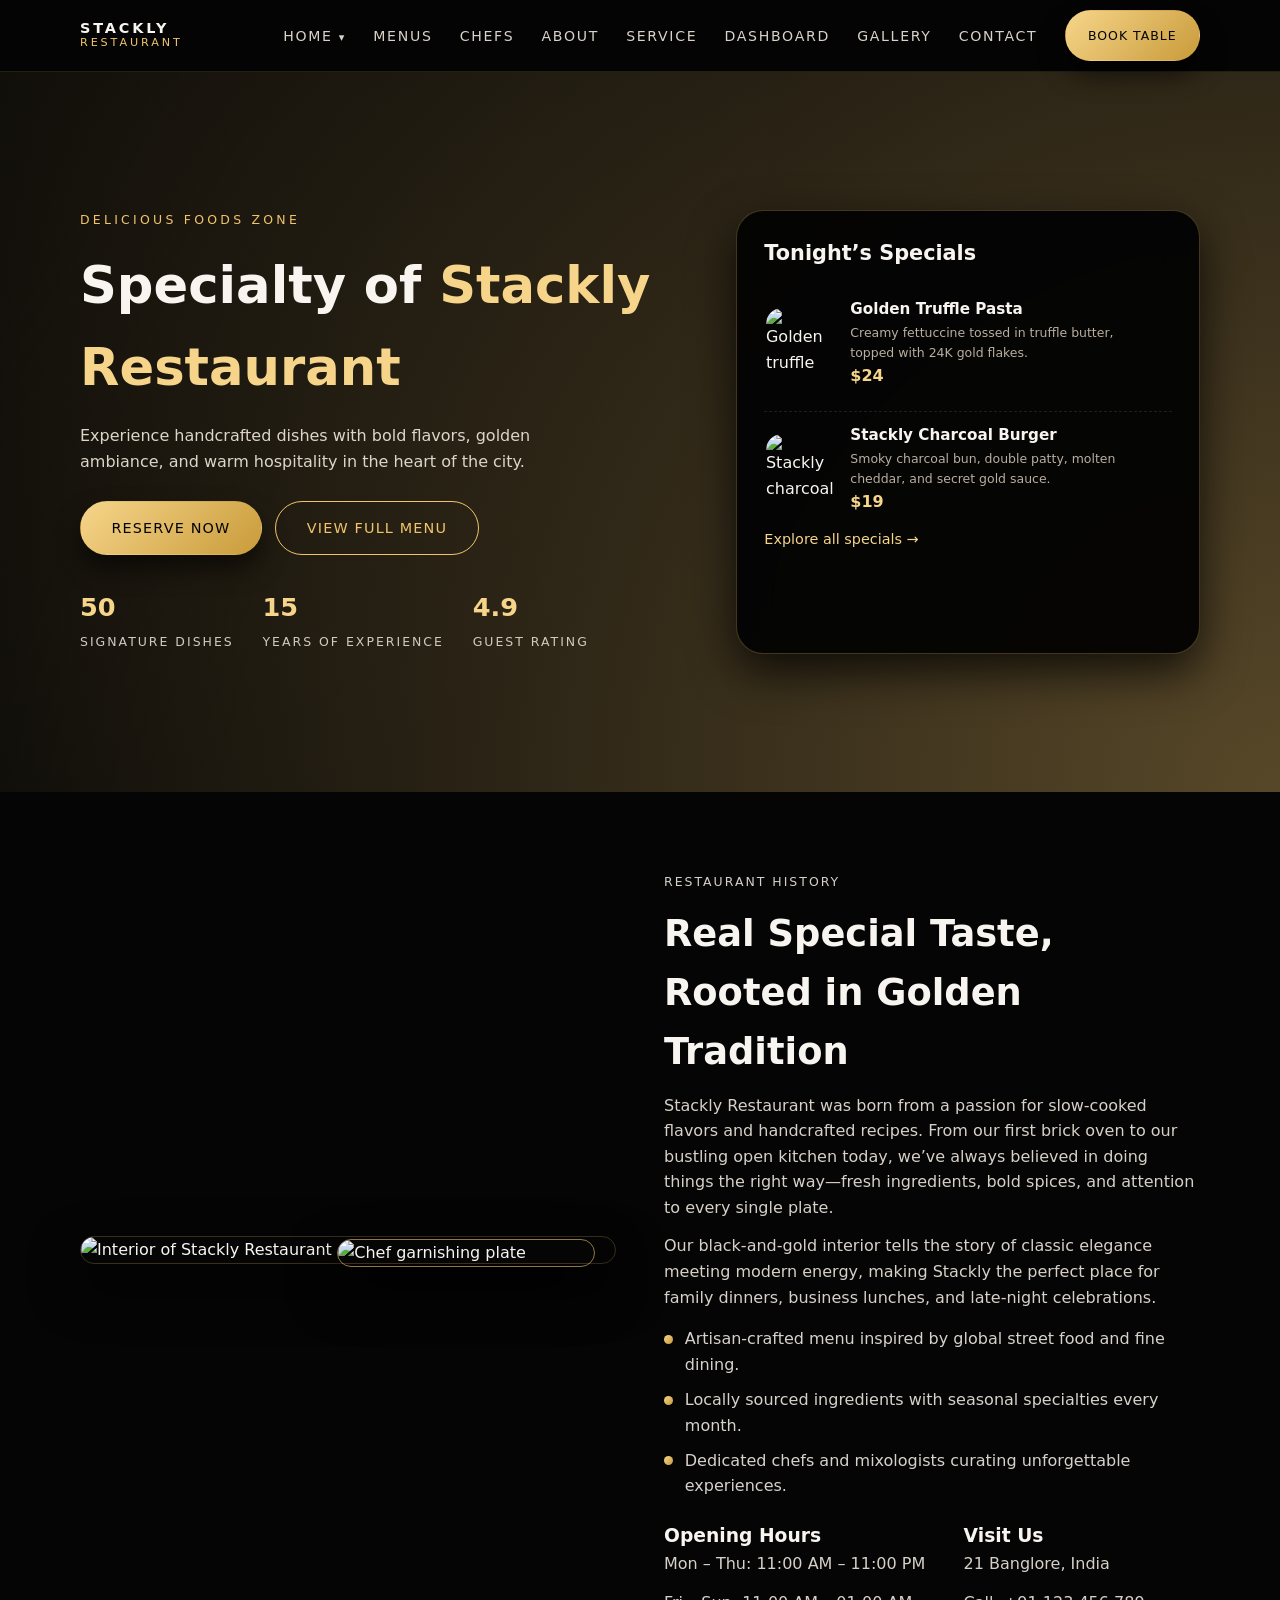
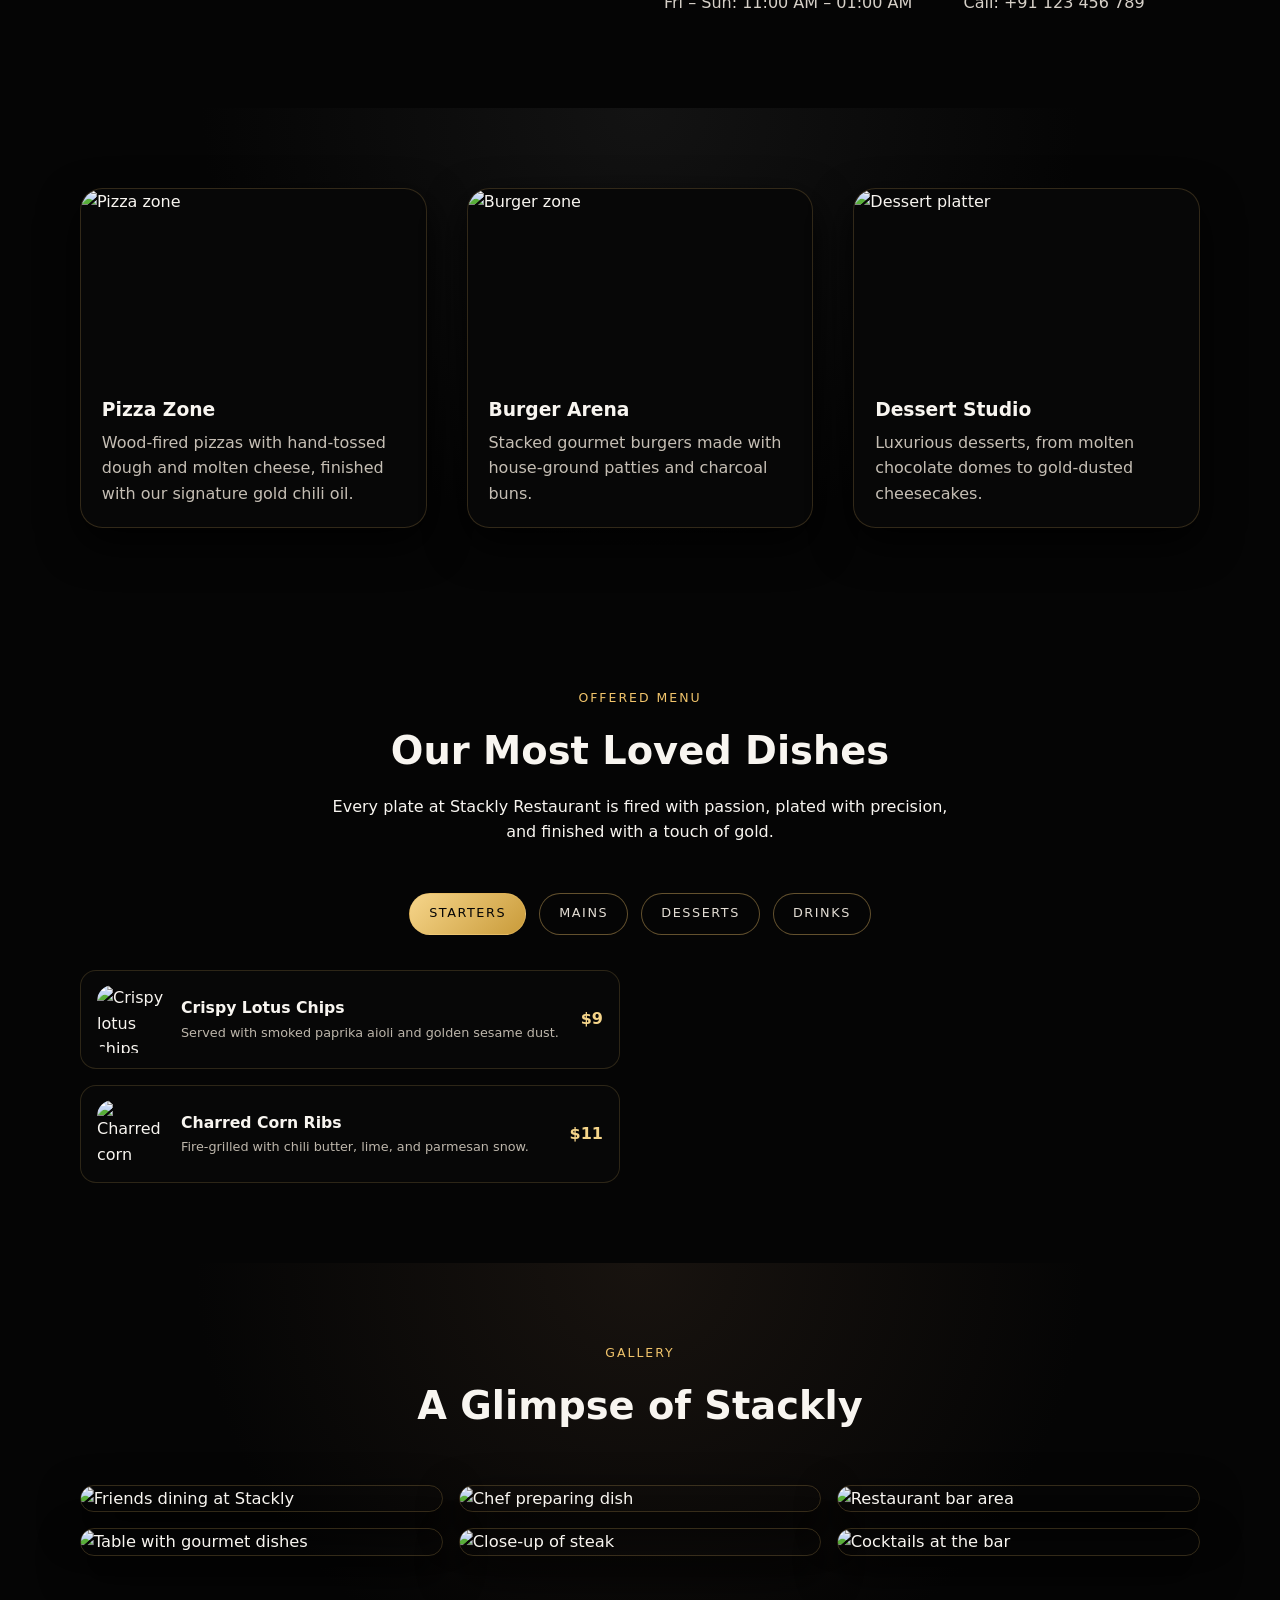
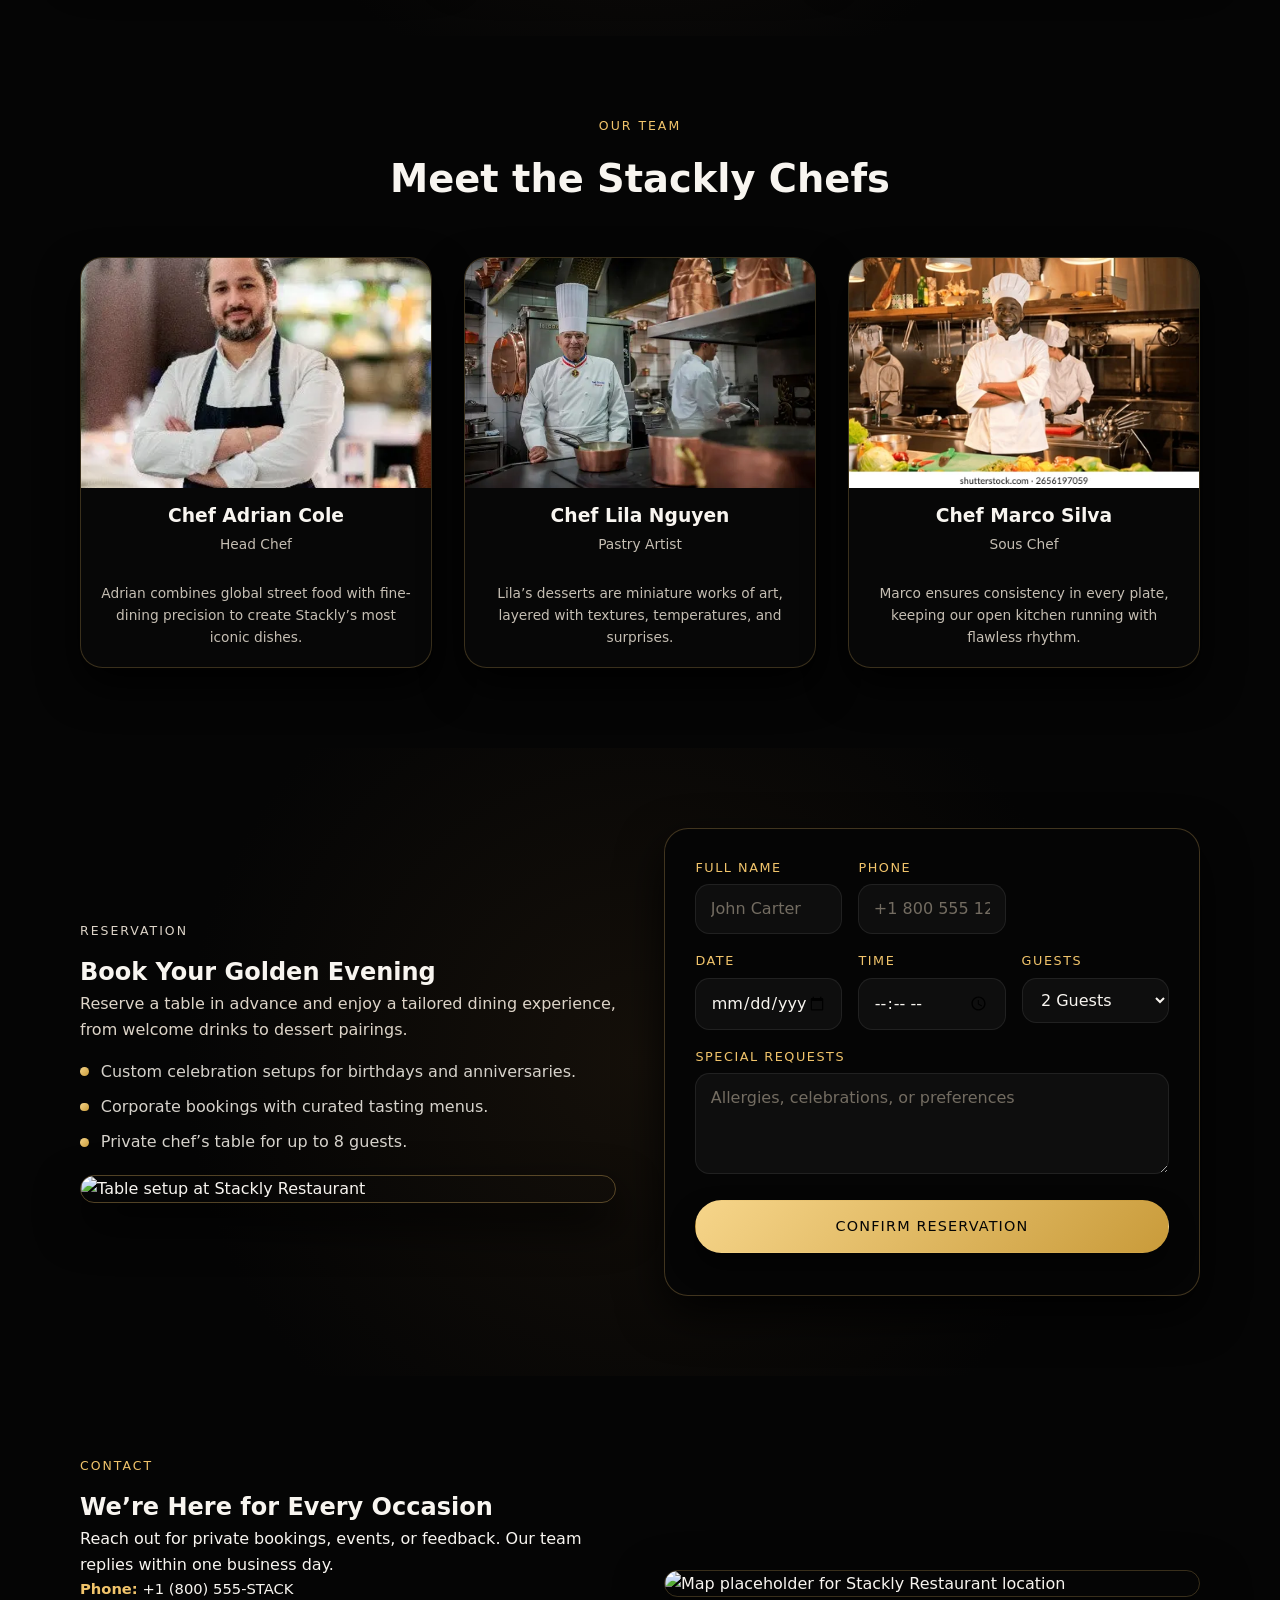
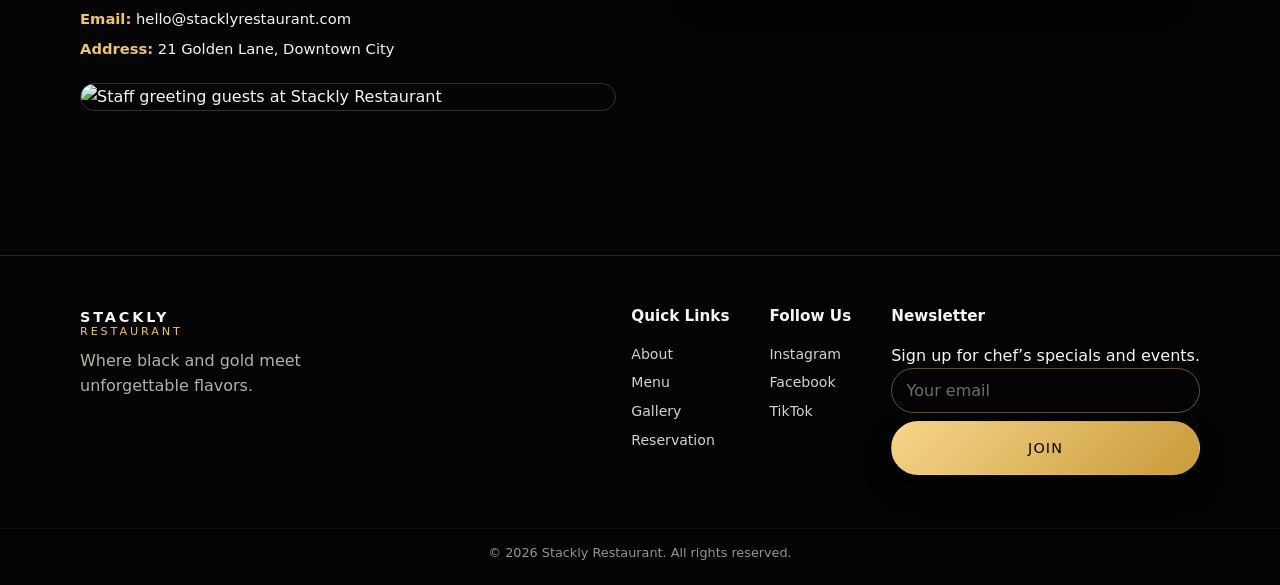
==== index.html @ dd2e87f4 "first commit" ====
<!DOCTYPE html>
<html lang="en">
<head>
  <meta charset="UTF-8" />
  <meta name="viewport" content="width=device-width, initial-scale=1.0" />
  <title>Stackly Restaurant | Home 1</title>
  <link rel="stylesheet" href="css/reset.css" />
  <link rel="stylesheet" href="css/global.css" />
  <link rel="stylesheet" href="css/home1.css" />
  <link rel="stylesheet" href="css/animations.css" />
  <link rel="stylesheet" href="css/responsive.css" />
</head>
<body>
  <header class="sr-header">
    <div class="sr-container sr-header-inner">
      <a href="index.html" class="sr-logo">
        <span class="sr-logo-main">Stackly</span>
        <span class="sr-logo-sub">Restaurant</span>
      </a>

      <button class="sr-nav-toggle" aria-label="Toggle navigation">
        <span></span>
        <span></span>
        <span></span>
      </button>

      <nav class="sr-nav">
        <ul class="sr-nav-list">
          <li class="sr-nav-item sr-nav-dropdown">
            <button class="sr-nav-link sr-dropdown-toggle">
              Home
              <span class="sr-dropdown-icon">▾</span>
            </button>
            <ul class="sr-dropdown-menu">
              <li><a href="index.html" class="sr-dropdown-link">Home 1 – Classic</a></li>
              <li><a href="home2.html" class="sr-dropdown-link">Home 2 – Modern</a></li>
            </ul>
          </li>
          <li class="sr-nav-item"><a href="menus.html" class="sr-nav-link">Menus</a></li>
          <li class="sr-nav-item"><a href="chefs.html" class="sr-nav-link">Chefs</a></li>
          <li class="sr-nav-item"><a href="about.html" class="sr-nav-link">About</a></li>
          <li class="sr-nav-item"><a href="service.html" class="sr-nav-link">Service</a></li>
          <li class="sr-nav-item"><a href="dashboard.html" class="sr-nav-link">Dashboard</a></li>
          <li class="sr-nav-item"><a href="gallery.html" class="sr-nav-link">Gallery</a></li>
          <li class="sr-nav-item"><a href="contact.html" class="sr-nav-link">Contact</a></li>
          <li class="sr-nav-item"><a href="table.html" class="sr-button sr-button-gold sr-nav-cta">Book Table</a></li>
        </ul>
      </nav>
    </div>
  </header>

  <main>
    <section class="sr-hero sr-section" id="top">
      <div class="sr-hero-overlay"></div>
      <img src="https://images.pexels.com/photos/70497/pexels-photo-70497.jpeg" alt="Signature burger at Stackly Restaurant" class="sr-hero-bg" />
      <div class="sr-container sr-hero-content sr-fade-up">
        <div class="sr-hero-text">
          <p class="sr-tagline">Delicious Foods Zone</p>
          <h1>Specialty of <span>Stackly Restaurant</span></h1>
          <p class="sr-hero-subtitle">
            Experience handcrafted dishes with bold flavors, golden ambiance, and warm hospitality in the heart of the city.
          </p>
          <div class="sr-hero-actions">
            <a href="table.html" class="sr-button sr-button-gold">Reserve Now</a>
            <a href="menus.html" class="sr-button sr-button-outline">View Full Menu</a>
          </div>

          <div class="sr-hero-stats">
            <div class="sr-stat">
              <span class="sr-stat-number" data-target="50">0</span>
              <span class="sr-stat-label">Signature Dishes</span>
            </div>
            <div class="sr-stat">
              <span class="sr-stat-number" data-target="15">0</span>
              <span class="sr-stat-label">Years of Experience</span>
            </div>
            <div class="sr-stat">
              <span class="sr-stat-number" data-target="4.9">0</span>
              <span class="sr-stat-label">Guest Rating</span>
            </div>
          </div>
        </div>

        <div class="sr-hero-card sr-float-in">
          <h2>Tonight’s Specials</h2>
          <div class="sr-hero-special">
            <img src="https://images.pexels.com/photos/4109130/pexels-photo-4109130.jpeg" alt="Golden truffle pasta" />
            <div class="sr-hero-special-body">
              <h3>Golden Truffle Pasta</h3>
              <p>Creamy fettuccine tossed in truffle butter, topped with 24K gold flakes.</p>
              <span class="sr-price">$24</span>
            </div>
          </div>
          <div class="sr-hero-special">
            <img src="https://images.pexels.com/photos/1639562/pexels-photo-1639562.jpeg" alt="Stackly charcoal burger" />
            <div class="sr-hero-special-body">
              <h3>Stackly Charcoal Burger</h3>
              <p>Smoky charcoal bun, double patty, molten cheddar, and secret gold sauce.</p>
              <span class="sr-price">$19</span>
            </div>
          </div>
          <a class="sr-link" href="#menu">Explore all specials →</a>
        </div>
      </div>
    </section>

    <section class="sr-section sr-about" id="about">
      <div class="sr-container sr-grid-2">
        <div class="sr-about-media sr-fade-left">
          <img src="https://images.pexels.com/photos/958545/pexels-photo-958545.jpeg" alt="Interior of Stackly Restaurant" class="sr-image-main" />
          <img src="https://images.pexels.com/photos/262978/pexels-photo-262978.jpeg" alt="Chef garnishing plate" class="sr-image-floating" />
        </div>

        <div class="sr-about-text sr-fade-right">
          <p class="sr-section-label">Restaurant History</p>
          <h2>Real Special Taste, Rooted in Golden Tradition</h2>
          <p>
            Stackly Restaurant was born from a passion for slow-cooked flavors and handcrafted recipes. From our first
            brick oven to our bustling open kitchen today, we’ve always believed in doing things the right way—fresh
            ingredients, bold spices, and attention to every single plate.
          </p>
          <p>
            Our black-and-gold interior tells the story of classic elegance meeting modern energy, making Stackly the
            perfect place for family dinners, business lunches, and late-night celebrations.
          </p>
          <ul class="sr-list">
            <li>Artisan-crafted menu inspired by global street food and fine dining.</li>
            <li>Locally sourced ingredients with seasonal specialties every month.</li>
            <li>Dedicated chefs and mixologists curating unforgettable experiences.</li>
          </ul>
          <div class="sr-about-info">
            <div>
              <h3>Opening Hours</h3>
              <p>Mon – Thu: 11:00 AM – 11:00 PM</p>
              <p>Fri – Sun: 11:00 AM – 01:00 AM</p>
            </div>
            <div>
              <h3>Visit Us</h3>
              <p>21 Banglore, India </p>
              <p>Call: +91 123 456 789</p>
            </div>
          </div>
        </div>
      </div>
    </section>

    <section class="sr-section sr-signature">
      <div class="sr-container sr-grid-3 sr-fade-up">
        <div class="sr-signature-block">
          <img src="https://images.pexels.com/photos/4109083/pexels-photo-4109083.jpeg" alt="Pizza zone" />
          <h3>Pizza Zone</h3>
          <p>Wood-fired pizzas with hand-tossed dough and molten cheese, finished with our signature gold chili oil.</p>
        </div>
        <div class="sr-signature-block">
          <img src="https://images.pexels.com/photos/1893555/pexels-photo-1893555.jpeg" alt="Burger zone" />
          <h3>Burger Arena</h3>
          <p>Stacked gourmet burgers made with house-ground patties and charcoal buns.</p>
        </div>
        <div class="sr-signature-block">
          <img src="https://images.pexels.com/photos/5531525/pexels-photo-5531525.jpeg" alt="Dessert platter" />
          <h3>Dessert Studio</h3>
          <p>Luxurious desserts, from molten chocolate domes to gold-dusted cheesecakes.</p>
        </div>
      </div>
    </section>

    <section class="sr-section sr-menu" id="menu">
      <div class="sr-container">
        <div class="sr-section-heading sr-fade-up">
          <p class="sr-section-label">Offered Menu</p>
          <h2>Our Most Loved Dishes</h2>
          <p>Every plate at Stackly Restaurant is fired with passion, plated with precision, and finished with a touch of gold.</p>
        </div>

        <div class="sr-menu-tabs sr-fade-up">
          <button class="sr-menu-tab sr-menu-tab-active" data-menu="starters">Starters</button>
          <button class="sr-menu-tab" data-menu="mains">Mains</button>
          <button class="sr-menu-tab" data-menu="desserts">Desserts</button>
          <button class="sr-menu-tab" data-menu="drinks">Drinks</button>
        </div>

        <div class="sr-menu-grid">
          <div class="sr-menu-column sr-menu-panel sr-menu-panel-active" data-menu-panel="starters">
            <article class="sr-menu-item sr-fade-left">
              <img src="https://images.pexels.com/photos/1437267/pexels-photo-1437267.jpeg" alt="Crispy lotus chips" />
              <div>
                <h3>Crispy Lotus Chips</h3>
                <p>Served with smoked paprika aioli and golden sesame dust.</p>
              </div>
              <span class="sr-price">$9</span>
            </article>
            <article class="sr-menu-item sr-fade-left">
              <img src="https://images.pexels.com/photos/5949890/pexels-photo-5949890.jpeg" alt="Charred corn ribs" />
              <div>
                <h3>Charred Corn Ribs</h3>
                <p>Fire-grilled with chili butter, lime, and parmesan snow.</p>
              </div>
              <span class="sr-price">$11</span>
            </article>
          </div>

          <div class="sr-menu-column sr-menu-panel" data-menu-panel="mains">
            <article class="sr-menu-item">
              <img src="https://images.pexels.com/photos/1128678/pexels-photo-1128678.jpeg" alt="Gold glazed steak" />
              <div>
                <h3>Gold Glazed Steak</h3>
                <p>Prime cut steak with black garlic jus and potato pave.</p>
              </div>
              <span class="sr-price">$32</span>
            </article>
            <article class="sr-menu-item">
              <img src="https://images.pexels.com/photos/3298188/pexels-photo-3298188.jpeg" alt="Smoked salmon risotto" />
              <div>
                <h3>Smoked Salmon Risotto</h3>
                <p>Creamy Arborio rice with lemon, dill, and salmon flakes.</p>
              </div>
              <span class="sr-price">$26</span>
            </article>
          </div>

          <div class="sr-menu-column sr-menu-panel" data-menu-panel="desserts">
            <article class="sr-menu-item">
              <img src="https://images.pexels.com/photos/3026808/pexels-photo-3026808.jpeg" alt="Midnight chocolate dome" />
              <div>
                <h3>Midnight Chocolate Dome</h3>
                <p>Hot caramel is poured to melt the dome and reveal the surprise inside.</p>
              </div>
              <span class="sr-price">$14</span>
            </article>
            <article class="sr-menu-item">
              <img src="https://images.pexels.com/photos/291528/pexels-photo-291528.jpeg" alt="Citrus cloud cheesecake" />
              <div>
                <h3>Citrus Cloud Cheesecake</h3>
                <p>Velvety cheesecake with brûléed top and lemon curd.</p>
              </div>
              <span class="sr-price">$12</span>
            </article>
          </div>

          <div class="sr-menu-column sr-menu-panel" data-menu-panel="drinks">
            <article class="sr-menu-item">
              <img src="https://images.pexels.com/photos/5531526/pexels-photo-5531526.jpeg" alt="Golden espresso tonic" />
              <div>
                <h3>Golden Espresso Tonic</h3>
                <p>Rich espresso over tonic water with citrus and gold dust.</p>
              </div>
              <span class="sr-price">$8</span>
            </article>
            <article class="sr-menu-item">
              <img src="https://images.pexels.com/photos/209594/pexels-photo-209594.jpeg" alt="Smoked berry mojito" />
              <div>
                <h3>Smoked Berry Mojito</h3>
                <p>Berry-infused rum, mint, lime, and smoked cinnamon.</p>
              </div>
              <span class="sr-price">$10</span>
            </article>
          </div>
        </div>
      </div>
    </section>

    <section class="sr-section sr-gallery" id="gallery">
      <div class="sr-container">
        <div class="sr-section-heading sr-fade-up">
          <p class="sr-section-label">Gallery</p>
          <h2>A Glimpse of Stackly</h2>
        </div>
        <div class="sr-gallery-grid">
          <figure class="sr-gallery-item sr-zoom-in">
            <img src="https://images.pexels.com/photos/3184183/pexels-photo-3184183.jpeg" alt="Friends dining at Stackly" />
          </figure>
          <figure class="sr-gallery-item sr-zoom-in">
            <img src="https://images.pexels.com/photos/4552045/pexels-photo-4552045.jpeg" alt="Chef preparing dish" />
          </figure>
          <figure class="sr-gallery-item sr-zoom-in">
            <img src="https://images.pexels.com/photos/7525182/pexels-photo-7525182.jpeg" alt="Restaurant bar area" />
          </figure>
          <figure class="sr-gallery-item sr-zoom-in">
            <img src="https://images.pexels.com/photos/4109134/pexels-photo-4109134.jpeg" alt="Table with gourmet dishes" />
          </figure>
          <figure class="sr-gallery-item sr-zoom-in">
            <img src="https://images.pexels.com/photos/4099233/pexels-photo-4099233.jpeg" alt="Close-up of steak" />
          </figure>
          <figure class="sr-gallery-item sr-zoom-in">
            <img src="https://images.pexels.com/photos/6745742/pexels-photo-6745742.jpeg" alt="Cocktails at the bar" />
          </figure>
        </div>
      </div>
    </section>

    <section class="sr-section sr-chefs" id="chefs">
      <div class="sr-container">
        <div class="sr-section-heading sr-fade-up">
          <p class="sr-section-label">Our Team</p>
          <h2>Meet the Stackly Chefs</h2>
        </div>
        <div class="sr-chef-grid">
          <article class="sr-chef-card sr-fade-left">
            <img src="assets/chef1.webp" alt="Head chef portrait" />
            <h3>Chef Adrian Cole</h3>
            <p>Head Chef</p>
            <p class="sr-chef-bio">Adrian combines global street food with fine-dining precision to create Stackly’s most iconic dishes.</p>
          </article>
          <article class="sr-chef-card sr-fade-up">
            <img src="assets/chef2.webp" alt="Pastry chef portrait" />
            <h3>Chef Lila Nguyen</h3>
            <p>Pastry Artist</p>
            <p class="sr-chef-bio">Lila’s desserts are miniature works of art, layered with textures, temperatures, and surprises.</p>
          </article>
          <article class="sr-chef-card sr-fade-right">
            <img src="assets/chef3.webp" alt="Sous chef portrait" />
            <h3>Chef Marco Silva</h3>
            <p>Sous Chef</p>
            <p class="sr-chef-bio">Marco ensures consistency in every plate, keeping our open kitchen running with flawless rhythm.</p>
          </article>
        </div>
      </div>
    </section>

    <section class="sr-section sr-reservation" id="reservation">
      <div class="sr-container sr-grid-2">
        <div class="sr-reservation-info sr-fade-left">
          <p class="sr-section-label">Reservation</p>
          <h2>Book Your Golden Evening</h2>
          <p>Reserve a table in advance and enjoy a tailored dining experience, from welcome drinks to dessert pairings.</p>
          <ul class="sr-list">
            <li>Custom celebration setups for birthdays and anniversaries.</li>
            <li>Corporate bookings with curated tasting menus.</li>
            <li>Private chef’s table for up to 8 guests.</li>
          </ul>
          <img src="https://images.pexels.com/photos/7691532/pexels-photo-7691532.jpeg" alt="Table setup at Stackly Restaurant" class="sr-reservation-image" />
        </div>

        <div class="sr-reservation-form-wrapper sr-fade-right">
          <form class="sr-form" id="reservation-form">
            <div class="sr-form-row">
              <div class="sr-form-group">
                <label for="name">Full Name</label>
                <input type="text" id="name" name="name" placeholder="John Carter" required />
              </div>
              <div class="sr-form-group">
                <label for="phone">Phone</label>
                <input type="tel" id="phone" name="phone" placeholder="+1 800 555 1234" required />
              </div>
            </div>

            <div class="sr-form-row">
              <div class="sr-form-group">
                <label for="date">Date</label>
                <input type="date" id="date" name="date" required />
              </div>
              <div class="sr-form-group">
                <label for="time">Time</label>
                <input type="time" id="time" name="time" required />
              </div>
              <div class="sr-form-group">
                <label for="people">Guests</label>
                <select id="people" name="people">
                  <option>2 Guests</option>
                  <option>3 Guests</option>
                  <option>4 Guests</option>
                  <option>5 Guests</option>
                  <option>6+ Guests</option>
                </select>
              </div>
            </div>

            <div class="sr-form-group">
              <label for="message">Special Requests</label>
              <textarea id="message" name="message" rows="3" placeholder="Allergies, celebrations, or preferences"></textarea>
            </div>

            <button type="submit" class="sr-button sr-button-gold sr-button-full">Confirm Reservation</button>
            <p class="sr-form-success" id="reservation-success" aria-live="polite"></p>
          </form>
        </div>
      </div>
    </section>

    <section class="sr-section sr-contact" id="contact">
      <div class="sr-container sr-grid-2">
        <div class="sr-contact-details sr-fade-left">
          <p class="sr-section-label">Contact</p>
          <h2>We’re Here for Every Occasion</h2>
          <p>Reach out for private bookings, events, or feedback. Our team replies within one business day.</p>
          <ul class="sr-contact-list">
            <li><strong>Phone:</strong> +1 (800) 555‑STACK</li>
            <li><strong>Email:</strong> hello@stacklyrestaurant.com</li>
            <li><strong>Address:</strong> 21 Golden Lane, Downtown City</li>
          </ul>
          <img src="https://images.pexels.com/photos/3184306/pexels-photo-3184306.jpeg" alt="Staff greeting guests at Stackly Restaurant" class="sr-contact-image" />
        </div>

        <div class="sr-contact-map sr-fade-right">
          <img src="https://images.pexels.com/photos/2706379/pexels-photo-2706379.jpeg" alt="Map placeholder for Stackly Restaurant location" />
        </div>
      </div>
    </section>
  </main>

  <footer class="sr-footer">
    <div class="sr-container sr-footer-inner">
      <div class="sr-footer-brand">
        <a href="index.html" class="sr-logo">
          <span class="sr-logo-main">Stackly</span>
          <span class="sr-logo-sub">Restaurant</span>
        </a>
        <p>Where black and gold meet unforgettable flavors.</p>
      </div>
      <div class="sr-footer-columns">
        <div class="sr-footer-column">
          <h3>Quick Links</h3>
          <ul>
            <li><a href="#about">About</a></li>
            <li><a href="#menu">Menu</a></li>
            <li><a href="#gallery">Gallery</a></li>
            <li><a href="#reservation">Reservation</a></li>
          </ul>
        </div>
        <div class="sr-footer-column">
          <h3>Follow Us</h3>
          <ul>
            <li><a href="#">Instagram</a></li>
            <li><a href="#">Facebook</a></li>
            <li><a href="#">TikTok</a></li>
          </ul>
        </div>
        <div class="sr-footer-column">
          <h3>Newsletter</h3>
          <p>Sign up for chef’s specials and events.</p>
          <form class="sr-footer-form" id="newsletter-form">
            <input type="email" id="newsletter-email" placeholder="Your email" required />
            <button type="submit" class="sr-button sr-button-gold">Join</button>
            <p class="sr-form-success" id="newsletter-success" aria-live="polite"></p>
          </form>
        </div>
      </div>
    </div>
    <div class="sr-footer-bottom">
      <p>© <span id="current-year"></span> Stackly Restaurant. All rights reserved.</p>
    </div>
  </footer>

  <script src="js/main.js"></script>
</body>
</html>
---- css/global.css ----
:root{
  --header-height: 72px;
}

body {
  font-family: system-ui, -apple-system, BlinkMacSystemFont, "Segoe UI", sans-serif;
  background: #050505;
  color: #f8f5f0;
  line-height: 1.6;
  padding-top: var(--header-height);
}

.sr-container {
  width: min(1120px, 100% - 3rem);
  margin-inline: auto;
}

.sr-section {
  padding: 5rem 0;
}

.sr-section-label {
  text-transform: uppercase;
  letter-spacing: 0.16em;
  font-size: 0.78rem;
  color: #f1c46b;
  margin-bottom: 0.75rem;
}

.sr-section-heading {
  text-align: center;
  max-width: 640px;
  margin: 0 auto 3rem;
}

.sr-section-heading h2 {
  font-size: clamp(2rem, 3vw, 2.4rem);
  margin-bottom: 0.75rem;
}

h1,
h2,
h3 {
  font-weight: 600;
}

.sr-list {
  margin-top: 1rem;
}

.sr-list li {
  position: relative;
  padding-left: 1.3rem;
  margin-bottom: 0.6rem;
  color: #d6d2cb;
}

.sr-list li::before {
  content: "";
  position: absolute;
  left: 0;
  top: 0.55rem;
  width: 0.55rem;
  height: 0.55rem;
  border-radius: 999px;
  background: linear-gradient(135deg, #f6d58a, #c99b3a);
}

.sr-grid-2 {
  display: grid;
  grid-template-columns: repeat(2, minmax(0, 1fr));
  gap: 3rem;
  align-items: center;
}

.sr-grid-3 {
  display: grid;
  grid-template-columns: repeat(3, minmax(0, 1fr));
  gap: 2.5rem;
}

.sr-button {
  display: inline-flex;
  align-items: center;
  justify-content: center;
  gap: 0.5rem;
  padding: 0.9rem 1.9rem;
  border-radius: 999px;
  border: 1px solid transparent;
  font-size: 0.9rem;
  letter-spacing: 0.08em;
  text-transform: uppercase;
  cursor: pointer;
  transition: transform 0.25s ease, box-shadow 0.25s ease, background 0.25s ease,
    color 0.25s ease, border-color 0.25s ease;
}

.sr-button-gold {
  background: linear-gradient(135deg, #f6d58a, #c99b3a);
  color: #050505;
  box-shadow: 0 14px 25px rgba(0, 0, 0, 0.55);
}

.sr-button-gold:hover {
  transform: translateY(-2px);
  box-shadow: 0 18px 35px rgba(0, 0, 0, 0.7);
}

.sr-button-outline {
  border-color: #f1c46b;
  color: #f1c46b;
  background: transparent;
}

.sr-button-outline:hover {
  background: #f1c46b;
  color: #050505;
}

.sr-button-full {
  width: 100%;
}

.sr-link {
  display: inline-flex;
  align-items: center;
  gap: 0.25rem;
  font-size: 0.9rem;
  color: #f6d58a;
}

.sr-link:hover {
  text-decoration: underline;
}

.sr-header {
  position: fixed;
  top: 0;
  left: 0;
  right: 0;
  z-index: 9999;
  height: var(--header-height);
  background: rgba(5, 5, 5, 0.96);
  backdrop-filter: blur(14px);
  border-bottom: 1px solid rgba(241, 196, 107, 0.14);
}

.sr-header-inner {
  display: flex;
  align-items: center;
  justify-content: space-between;
  height: 100%;
  padding-block: 0; /* handled by header height */
}

.sr-logo {
  display: inline-flex;
  flex-direction: column;
  line-height: 1.1;
  letter-spacing: 0.18em;
  text-transform: uppercase;
}

.sr-logo-main {
  font-size: 0.9rem;
  font-weight: 700;
}

.sr-logo-sub {
  font-size: 0.7rem;
  color: #f1c46b;
}

.sr-nav {
  display: flex;
  align-items: center;
}

.sr-nav-list {
  display: flex;
  align-items: center;
  gap: 1.7rem;
}

.sr-nav-link {
  font-size: 0.88rem;
  letter-spacing: 0.12em;
  text-transform: uppercase;
  color: #d8d2c8;
  position: relative;
}

.sr-nav-link::after {
  content: "";
  position: absolute;
  inset-inline: 0;
  bottom: -0.3rem;
  height: 2px;
  border-radius: 999px;
  background: linear-gradient(90deg, #f6d58a, #c99b3a);
  transform: scaleX(0);
  transform-origin: center;
  transition: transform 0.2s ease-out;
}

.sr-nav-link:hover::after {
  transform: scaleX(1);
}

.sr-nav-cta {
  font-size: 0.78rem;
  padding-inline: 1.4rem;
}

.sr-nav-toggle {
  display: none;
  flex-direction: column;
  justify-content: center;
  gap: 0.32rem;
  width: 2.4rem;
  height: 2.4rem;
  border-radius: 999px;
  border: 1px solid rgba(241, 196, 107, 0.5);
  background: rgba(5, 5, 5, 0.9);
  cursor: pointer;
}

.sr-nav-toggle span {
  display: block;
  height: 2px;
  width: 1.2rem;
  border-radius: 999px;
  background: #f1c46b;
}

.sr-nav-dropdown {
  position: relative;
}

.sr-dropdown-toggle {
  background: none;
  border: none;
  padding: 0;
}

.sr-dropdown-icon {
  font-size: 0.7rem;
}

.sr-dropdown-menu {
  position: absolute;
  inset-block-start: calc(100% + 0.5rem);
  inset-inline-start: 0;
  min-width: 11rem;
  border-radius: 0.8rem;
  padding: 0.4rem 0.2rem;
  background: #0d0d0d;
  border: 1px solid rgba(241, 196, 107, 0.4);
  box-shadow: 0 18px 40px rgba(0, 0, 0, 0.8);
  opacity: 0;
  transform: translateY(6px);
  pointer-events: none;
  transition: opacity 0.16s ease-out, transform 0.16s ease-out;
}

.sr-dropdown-menu-open {
  opacity: 1;
  transform: translateY(0);
  pointer-events: auto;
}

.sr-dropdown-link {
  display: block;
  padding: 0.55rem 0.9rem;
  border-radius: 0.5rem;
  font-size: 0.85rem;
  color: #e3dfd6;
}

.sr-dropdown-link:hover {
  background: rgba(241, 196, 107, 0.12);
}

.sr-form {
  background: #050505;
  border-radius: 1.5rem;
  padding: 1.8rem 1.9rem;
  box-shadow: 0 18px 45px rgba(0, 0, 0, 0.85);
  border: 1px solid rgba(241, 196, 107, 0.25);
}

.sr-form-row {
  display: grid;
  grid-template-columns: repeat(3, minmax(0, 1fr));
  gap: 1rem;
}

.sr-form-group {
  margin-bottom: 1.1rem;
}

.sr-form-group label {
  display: block;
  margin-bottom: 0.35rem;
  font-size: 0.8rem;
  letter-spacing: 0.12em;
  text-transform: uppercase;
  color: #f1c46b;
}

.sr-form input,
.sr-form select,
.sr-form textarea {
  width: 100%;
  border-radius: 0.9rem;
  border: 1px solid rgba(255, 255, 255, 0.08);
  background: rgba(15, 15, 15, 0.95);
  color: #f8f5f0;
  padding: 0.7rem 0.9rem;
}

.sr-form input:focus,
.sr-form select:focus,
.sr-form textarea:focus {
  outline: none;
  border-color: rgba(241, 196, 107, 0.7);
}

.sr-form-success {
  margin-top: 0.8rem;
  font-size: 0.85rem;
  color: #8adf99;
}

.sr-footer {
  background: #040404;
  border-top: 1px solid rgba(241, 196, 107, 0.18);
  margin-top: 4rem;
}

.sr-footer-inner {
  padding: 3rem 0 2rem;
  display: flex;
  flex-wrap: wrap;
  gap: 3rem;
  justify-content: space-between;
}

.sr-footer-columns {
  display: flex;
  flex-wrap: wrap;
  gap: 2.5rem;
}

.sr-footer-column h3 {
  font-size: 0.95rem;
  margin-bottom: 0.9rem;
}

.sr-footer-column ul li {
  font-size: 0.88rem;
  margin-bottom: 0.4rem;
  color: #d6d2cb;
}

.sr-footer-form {
  display: flex;
  flex-direction: column;
  gap: 0.5rem;
}

.sr-footer-form input {
  border-radius: 999px;
  border: 1px solid rgba(241, 196, 107, 0.4);
  background: transparent;
  padding: 0.55rem 0.9rem;
  color: #f8f5f0;
}

.sr-footer-bottom {
  border-top: 1px solid rgba(255, 255, 255, 0.06);
  text-align: center;
  padding: 0.9rem 0 1.3rem;
  font-size: 0.8rem;
  color: #99948c;
}

.sr-footer-brand p {
  max-width: 260px;
  margin-top: 0.6rem;
  color: #b6b1a8;
}

.sr-contact-list li {
  margin-bottom: 0.4rem;
  font-size: 0.92rem;
}

.sr-contact-list strong {
  color: #f1c46b;
}

.sr-form input::placeholder,
.sr-form textarea::placeholder,
.sr-footer-form input::placeholder {
  color: #736c61;
}
---- css/home1.css ----
.sr-hero {
  position: relative;
  min-height: clamp(560px, 82vh, 720px);
  display: flex;
  align-items: center;
  color: #f8f5f0;
  overflow: hidden;
}

.sr-hero-bg {
  position: absolute;
  inset: 0;
  width: 100%;
  height: 100%;
  object-fit: cover;
  filter: brightness(0.45);
  transform: scale(1.08);
  transform-origin: center;
  transition: transform 4s ease-out;
}

.sr-hero:hover .sr-hero-bg {
  transform: scale(1.16);
}

.sr-hero-overlay {
  position: absolute;
  inset: 0;
  background: radial-gradient(circle at top left, rgba(241, 196, 107, 0.05), transparent 55%),
    radial-gradient(circle at bottom right, rgba(241, 196, 107, 0.35), rgba(5, 5, 5, 0.95));
}

.sr-hero-content {
  position: relative;
  display: grid;
  grid-template-columns: minmax(0, 3fr) minmax(0, 2.3fr);
  gap: 3.2rem;
  align-items: stretch;
}

.sr-hero-text h1 {
  font-size: clamp(2.6rem, 4vw, 3.4rem);
  margin-bottom: 0.9rem;
}

.sr-hero-text h1 span {
  color: #f6d58a;
}

.sr-tagline {
  text-transform: uppercase;
  letter-spacing: 0.26em;
  font-size: 0.78rem;
  color: #f1c46b;
  margin-bottom: 0.9rem;
}

.sr-hero-subtitle {
  max-width: 480px;
  color: #ddd5c9;
  margin-bottom: 1.7rem;
}

.sr-hero-actions {
  display: flex;
  flex-wrap: wrap;
  gap: 0.85rem;
  margin-bottom: 2rem;
}

.sr-hero-stats {
  display: flex;
  flex-wrap: wrap;
  gap: 1.8rem;
}

.sr-stat {
  min-width: 6rem;
}

.sr-stat-number {
  display: block;
  font-size: 1.6rem;
  font-weight: 600;
  color: #f6d58a;
}

.sr-stat-label {
  font-size: 0.78rem;
  letter-spacing: 0.16em;
  text-transform: uppercase;
  color: #d2cac0;
}

.sr-hero-card {
  align-self: stretch;
  background: rgba(4, 4, 4, 0.96);
  border-radius: 1.7rem;
  padding: 1.6rem 1.7rem;
  border: 1px solid rgba(241, 196, 107, 0.26);
  box-shadow: 0 18px 46px rgba(0, 0, 0, 0.75);
  backdrop-filter: blur(18px);
}

.sr-hero-card h2 {
  font-size: 1.3rem;
  margin-bottom: 1rem;
}

.sr-hero-special {
  display: grid;
  grid-template-columns: auto 1fr auto;
  gap: 0.9rem;
  align-items: center;
  padding: 0.7rem 0.1rem;
}

.sr-hero-special + .sr-hero-special {
  border-top: 1px dashed rgba(255, 255, 255, 0.1);
  margin-top: 0.7rem;
}

.sr-hero-special img {
  width: 70px;
  height: 70px;
  border-radius: 1rem;
  object-fit: cover;
}

.sr-hero-special-body h3 {
  font-size: 0.95rem;
  margin-bottom: 0.1rem;
}

.sr-hero-special-body p {
  font-size: 0.78rem;
  color: #baaea0;
}

.sr-price {
  font-weight: 600;
  color: #f6d58a;
}

.sr-about {
  background: #050505;
}

.sr-about-media {
  position: relative;
}

.sr-image-main {
  border-radius: 1.6rem;
  border: 1px solid rgba(241, 196, 107, 0.22);
  box-shadow: 0 22px 50px rgba(0, 0, 0, 0.8);
}

.sr-image-floating {
  position: absolute;
  width: 48%;
  bottom: -12%;
  right: 4%;
  border-radius: 1.2rem;
  border: 1px solid rgba(241, 196, 107, 0.6);
  box-shadow: 0 22px 50px rgba(0, 0, 0, 0.9);
}

.sr-about-text h2 {
  font-size: clamp(2rem, 3vw, 2.3rem);
  margin-bottom: 0.7rem;
}

.sr-about-text p {
  color: #d6d0c8;
  margin-bottom: 0.8rem;
}

.sr-about-info {
  display: flex;
  flex-wrap: wrap;
  gap: 2.4rem;
  margin-top: 1.4rem;
}

.sr-signature {
  background: radial-gradient(circle at top, #131313, #050505 54%);
}

.sr-signature-block {
  background: #070707;
  border-radius: 1.4rem;
  border: 1px solid rgba(241, 196, 107, 0.18);
  overflow: hidden;
  box-shadow: 0 16px 40px rgba(0, 0, 0, 0.85);
  transition: transform 0.25s ease, box-shadow 0.25s ease, border-color 0.25s ease;
}

.sr-signature-block img {
  height: 190px;
  width: 100%;
  object-fit: cover;
}

.sr-signature-block h3 {
  padding: 1rem 1.3rem 0.3rem;
}

.sr-signature-block p {
  padding: 0 1.3rem 1.3rem;
  color: #c5beb4;
}

.sr-signature-block:hover {
  transform: translateY(-6px);
  border-color: rgba(241, 196, 107, 0.6);
  box-shadow: 0 24px 55px rgba(0, 0, 0, 0.9);
}

.sr-menu {
  background: #050505;
}

.sr-menu-tabs {
  display: flex;
  justify-content: center;
  gap: 0.8rem;
  margin-bottom: 2.2rem;
  flex-wrap: wrap;
}

.sr-menu-tab {
  padding: 0.6rem 1.2rem;
  border-radius: 999px;
  border: 1px solid rgba(241, 196, 107, 0.4);
  background: #050505;
  color: #e3ddd4;
  font-size: 0.8rem;
  letter-spacing: 0.12em;
  text-transform: uppercase;
  cursor: pointer;
}

.sr-menu-tab-active {
  background: linear-gradient(135deg, #f6d58a, #c99b3a);
  color: #050505;
}

.sr-menu-grid {
  display: grid;
  grid-template-columns: repeat(2, minmax(0, 1fr));
  gap: 2.5rem;
}

.sr-menu-column {
  display: flex;
  flex-direction: column;
  gap: 1rem;
}

.sr-menu-item {
  display: grid;
  grid-template-columns: auto 1fr auto;
  gap: 1rem;
  align-items: center;
  padding: 0.9rem 1rem;
  border-radius: 1rem;
  background: #070707;
  border: 1px solid rgba(241, 196, 107, 0.16);
}

.sr-menu-item img {
  width: 68px;
  height: 68px;
  border-radius: 1rem;
  object-fit: cover;
}

.sr-menu-item h3 {
  font-size: 0.98rem;
  margin-bottom: 0.15rem;
}

.sr-menu-item p {
  font-size: 0.8rem;
  color: #bdb6ab;
}

.sr-menu-panel {
  display: none;
}

.sr-menu-panel-active {
  display: flex;
}

.sr-gallery {
  background: radial-gradient(circle at top, #18130f, #050505 60%);
}

.sr-gallery-grid {
  display: grid;
  grid-template-columns: repeat(3, minmax(0, 1fr));
  gap: 1rem;
}

.sr-gallery-item {
  border-radius: 1.3rem;
  overflow: hidden;
  border: 1px solid rgba(241, 196, 107, 0.2);
  box-shadow: 0 16px 40px rgba(0, 0, 0, 0.85);
}

.sr-gallery-item img {
  height: 100%;
  width: 100%;
  object-fit: cover;
  transform: scale(1.02);
  transition: transform 0.4s ease-out;
}

.sr-gallery-item:hover img {
  transform: scale(1.08);
}

.sr-chefs {
  background: #050505;
}

.sr-chef-grid {
  display: grid;
  grid-template-columns: repeat(3, minmax(0, 1fr));
  gap: 2rem;
}

.sr-chef-card {
  background: #070707;
  border-radius: 1.4rem;
  border: 1px solid rgba(241, 196, 107, 0.22);
  overflow: hidden;
  text-align: center;
  box-shadow: 0 18px 40px rgba(0, 0, 0, 0.9);
}

.sr-chef-card img {
  height: 230px;
  width: 100%;
  object-fit: cover;
}

.sr-chef-card h3 {
  margin-top: 0.8rem;
}

.sr-chef-card p {
  font-size: 0.86rem;
  color: #c5beb3;
  padding: 0.1rem 1.2rem 1.2rem;
}

.sr-chef-bio {
  margin-top: 0.4rem;
}

.sr-reservation {
  background: radial-gradient(circle at center, #15100a, #050505 64%);
}

.sr-reservation-info p {
  color: #ddd4c8;
}

.sr-reservation-image {
  margin-top: 1.3rem;
  border-radius: 1.6rem;
  border: 1px solid rgba(241, 196, 107, 0.32);
  box-shadow: 0 20px 45px rgba(0, 0, 0, 0.9);
}

.sr-contact {
  background: #050505;
}

.sr-contact-map img {
  border-radius: 1.6rem;
  border: 1px solid rgba(241, 196, 107, 0.22);
  box-shadow: 0 20px 50px rgba(0, 0, 0, 0.9);
}

.sr-contact-image {
  margin-top: 1.4rem;
  border-radius: 1.4rem;
  border: 1px solid rgba(241, 196, 107, 0.22);
}
---- css/animations.css ----
.sr-fade-up,
.sr-fade-left,
.sr-fade-right,
.sr-zoom-in,
.sr-float-in {
  opacity: 0;
  transform: translateY(18px);
  transition: opacity 0.7s ease-out, transform 0.7s ease-out;
}

.sr-fade-left {
  transform: translateX(-24px);
}

.sr-fade-right {
  transform: translateX(24px);
}

.sr-zoom-in {
  transform: scale(0.94);
}

.sr-float-in {
  transform: translateY(26px);
}

.sr-animate-visible {
  opacity: 1 !important;
  transform: none !important;
}

@keyframes sr-bounce {
  0%,
  100% {
    transform: translateY(0);
  }
  50% {
    transform: translateY(-4px);
  }
}

.sr-nav-cta:hover {
  animation: sr-bounce 0.8s ease-in-out infinite;
}
---- css/responsive.css ----
@media (max-width: 992px) {
  .sr-header-inner {
    padding-block: 0.7rem;
  }

  .sr-nav-toggle {
    display: inline-flex;
  }

  .sr-nav {
    position: fixed;
    inset-block-start: calc(var(--header-height) + 8px);
    inset-inline: 1.5rem;
    border-radius: 1.4rem;
    background: rgba(5, 5, 5, 0.98);
    border: 1px solid rgba(241, 196, 107, 0.3);
    box-shadow: 0 18px 50px rgba(0, 0, 0, 0.9);
    padding: 1rem 1.1rem;
    transform: translateY(-12px);
    opacity: 0;
    pointer-events: none;
    transition: opacity 0.16s ease-out, transform 0.16s ease-out;
  }

  .sr-nav-open .sr-nav {
    opacity: 1;
    transform: translateY(0);
    pointer-events: auto;
  }

  .sr-nav-list {
    flex-direction: column;
    align-items: flex-start;
  }

  .sr-nav-item {
    width: 100%;
  }

  .sr-nav-cta {
    width: 100%;
    justify-content: center;
    margin-top: 0.4rem;
  }

  .sr-dropdown-menu {
    position: static;
    margin-top: 0.4rem;
    box-shadow: none;
  }

  .sr-hero-content {
    grid-template-columns: minmax(0, 1.1fr);
  }

  .sr-grid-2 {
    grid-template-columns: minmax(0, 1.1fr);
  }

  .sr-grid-3 {
    grid-template-columns: repeat(2, minmax(0, 1fr));
  }

  .sr-menu-grid {
    grid-template-columns: minmax(0, 1.1fr);
  }

  .sr-chef-grid {
    grid-template-columns: repeat(2, minmax(0, 1fr));
  }

  .sr-gallery-grid {
    grid-template-columns: repeat(2, minmax(0, 1fr));
  }

  .sr-hero-2 {
    grid-template-columns: minmax(0, 1.1fr);
  }

  .sr-events-grid {
    grid-template-columns: repeat(2, minmax(0, 1fr));
  }
}

@media (max-width: 680px) {
  .sr-container {
    width: min(1120px, 100% - 2rem);
  }

  .sr-section {
    padding: 3.5rem 0;
  }

  .sr-grid-3,
  .sr-chef-grid,
  .sr-gallery-grid,
  .sr-events-grid,
  .sr-tasting-grid {
    grid-template-columns: minmax(0, 1.1fr);
  }

  .sr-hero {
    padding-top: 5.2rem;
  }

  .sr-hero-card {
    margin-top: 2.3rem;
  }

  .sr-form-row {
    grid-template-columns: minmax(0, 1.1fr);
  }

  .sr-footer-inner {
    flex-direction: column;
  }

  .sr-footer-columns {
    flex-direction: column;
  }

  .sr-nav {
    inset-inline: 1rem;
  }
}
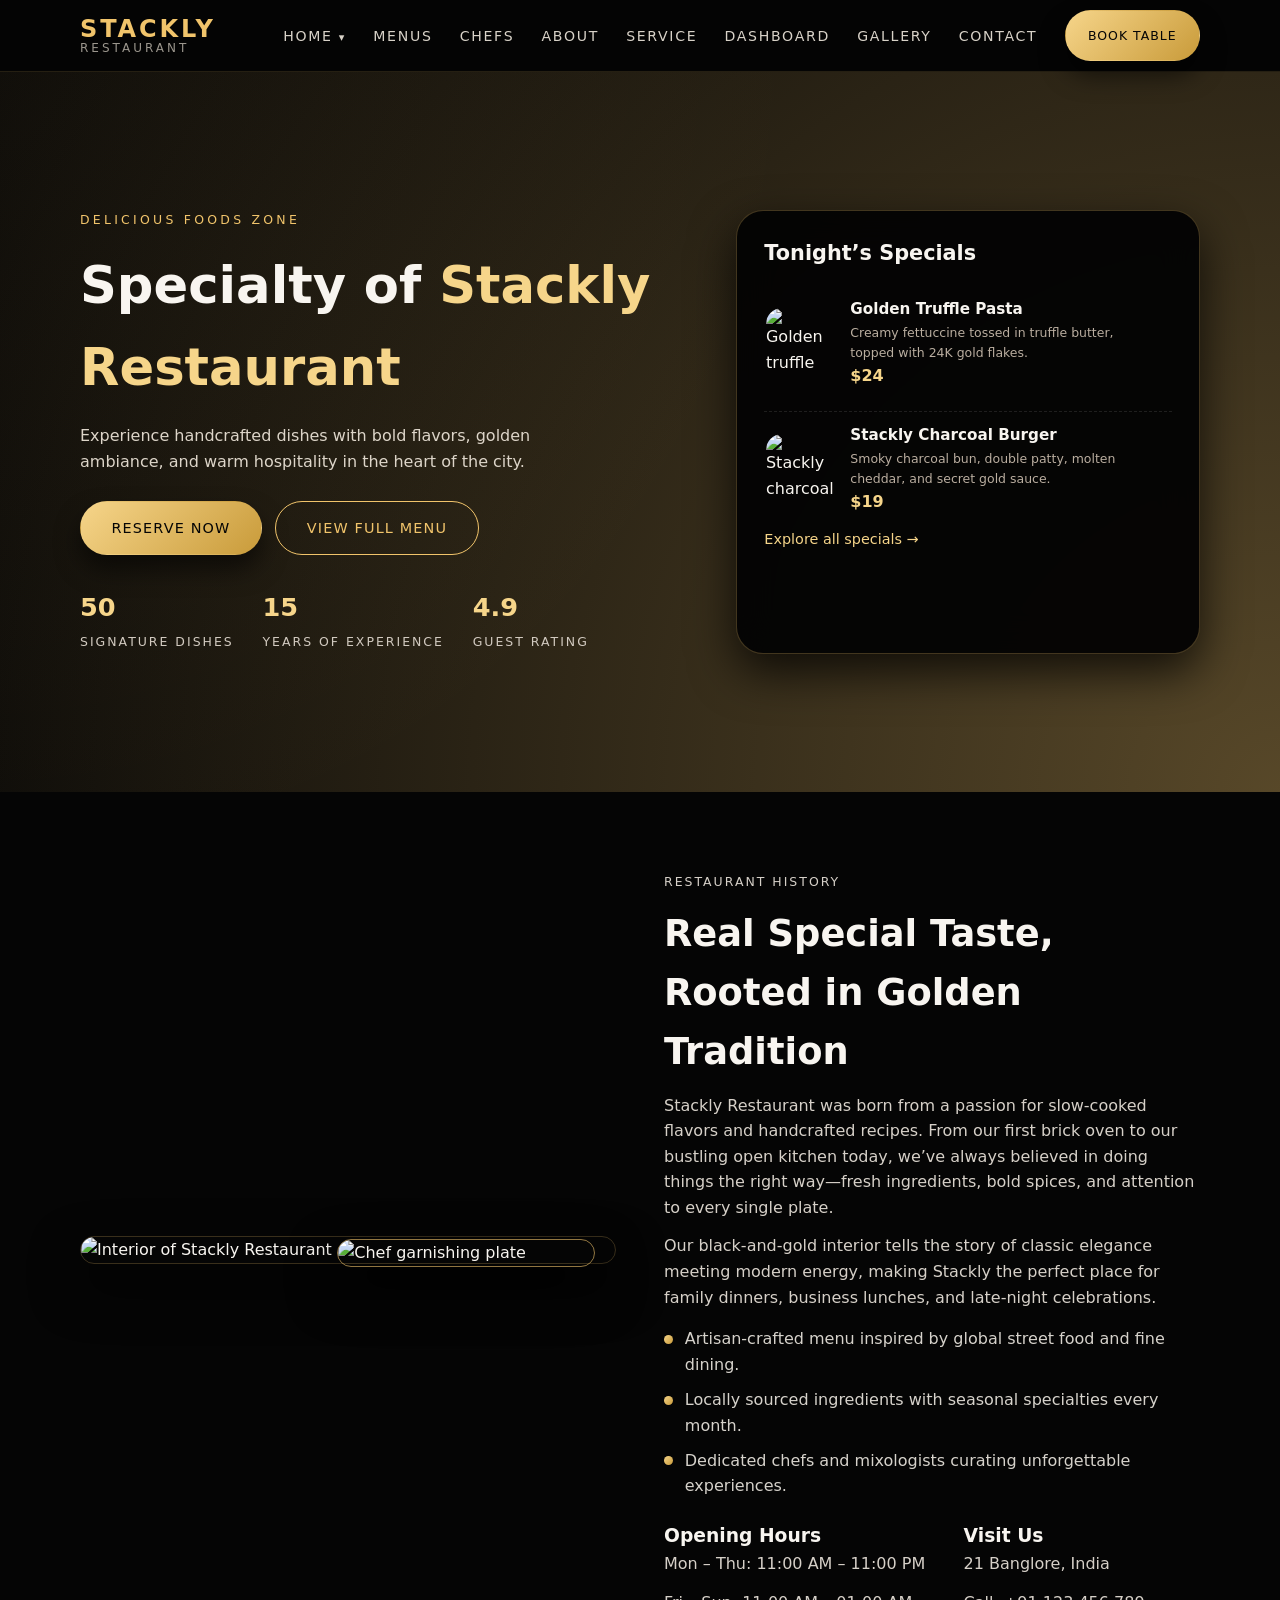
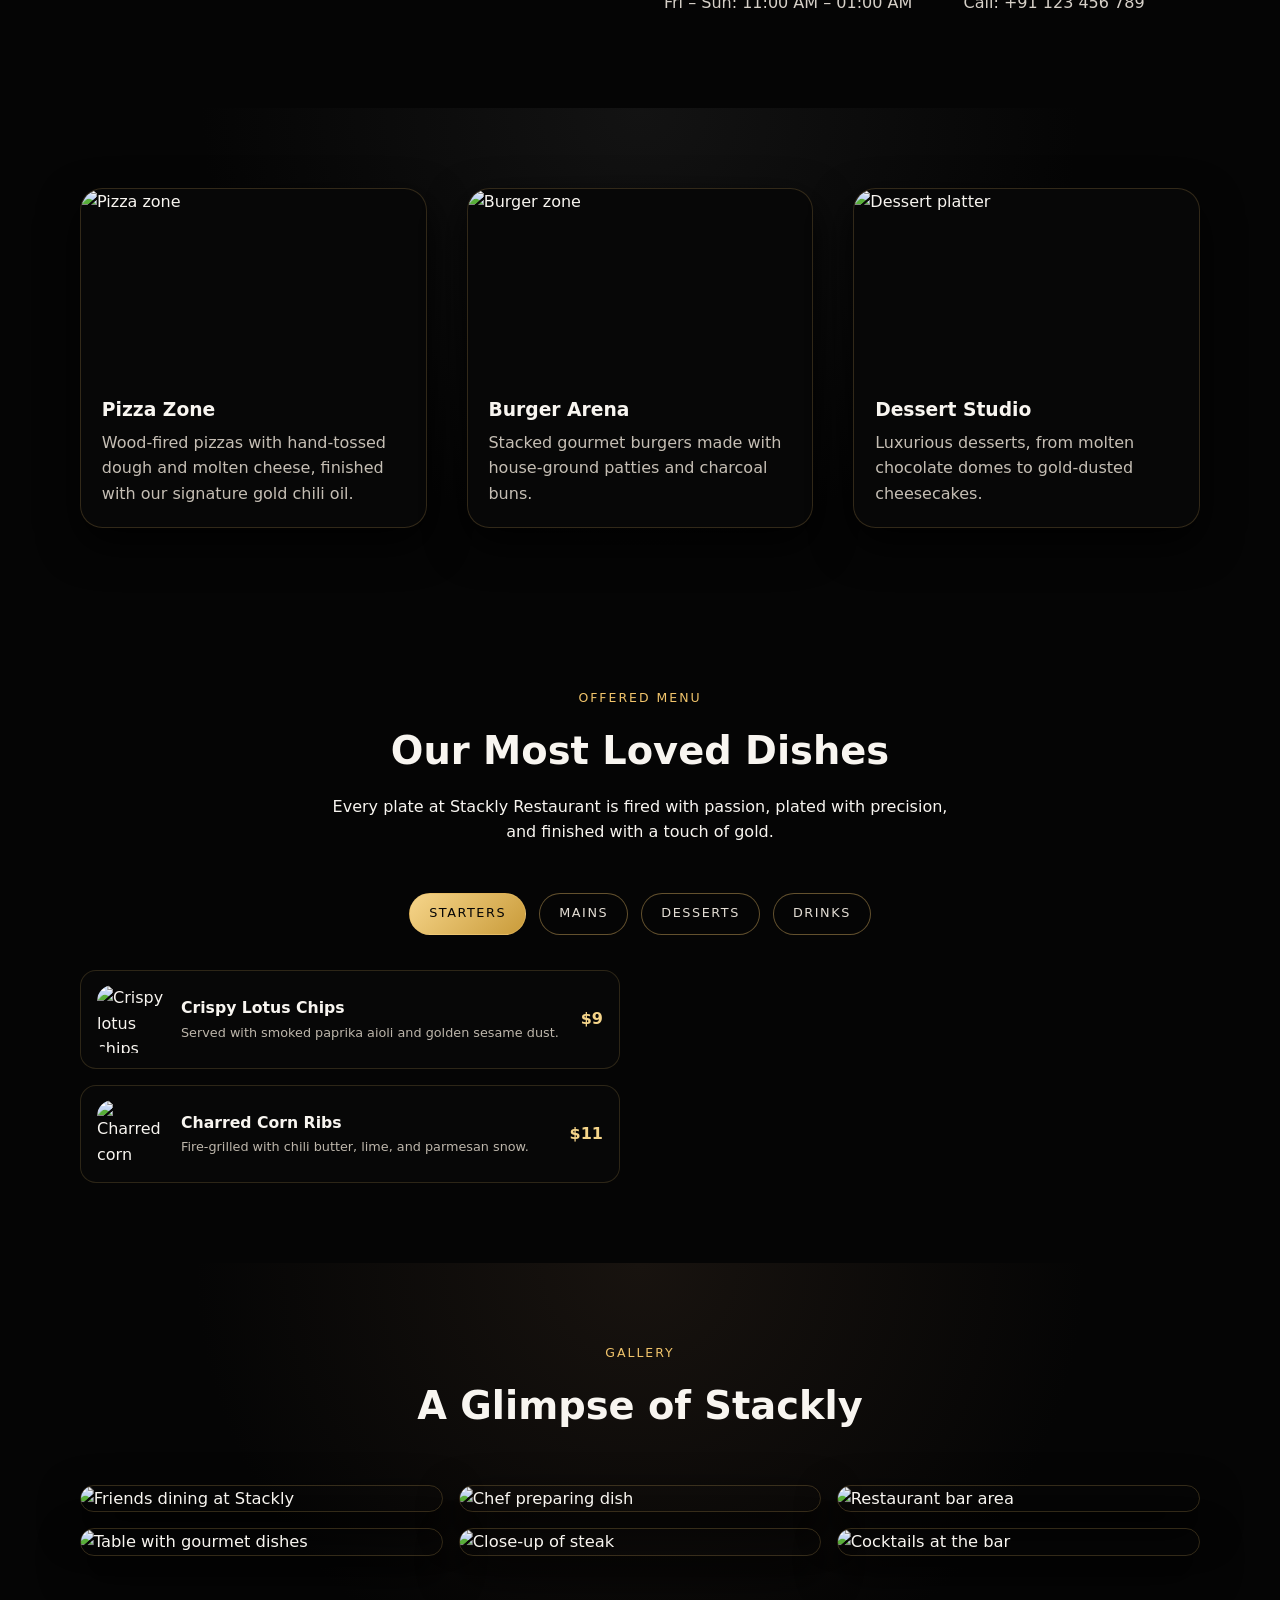
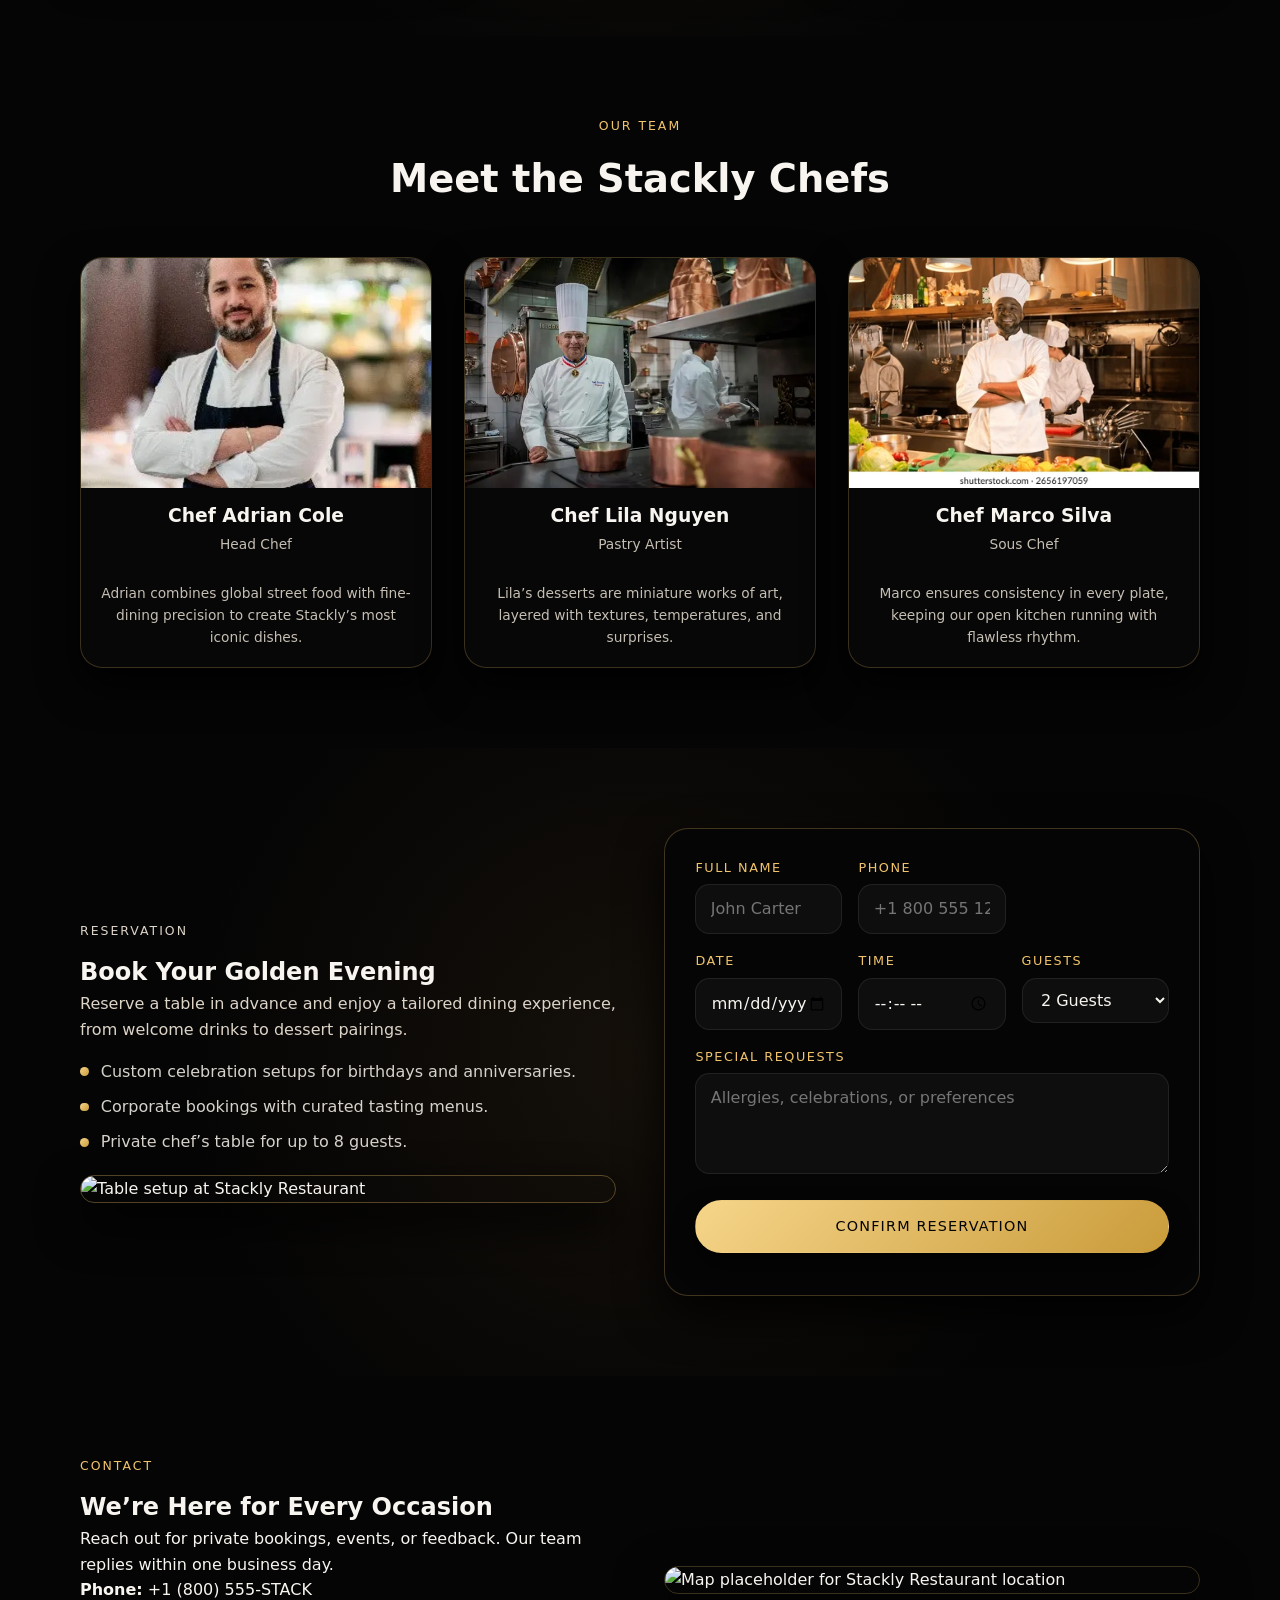
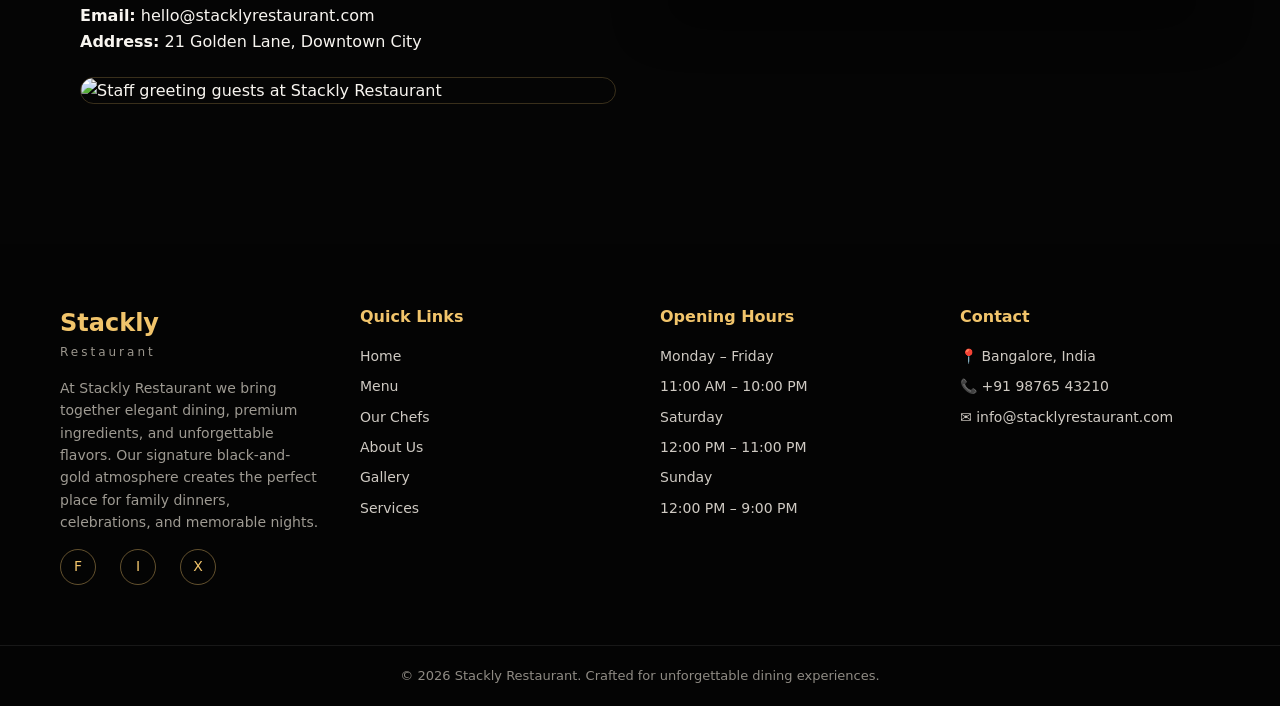
==== commit 56d7e2df: "firsit" ====
--- a/index.html
+++ b/index.html
@@ -27,15 +27,16 @@
       <nav class="sr-nav">
         <ul class="sr-nav-list">
           <li class="sr-nav-item sr-nav-dropdown">
-            <button class="sr-nav-link sr-dropdown-toggle">
+            <a href="index.html" class="sr-nav-link sr-dropdown-toggle">
               Home
               <span class="sr-dropdown-icon">▾</span>
-            </button>
+            </a>
             <ul class="sr-dropdown-menu">
-              <li><a href="index.html" class="sr-dropdown-link">Home 1 – Classic</a></li>
-              <li><a href="home2.html" class="sr-dropdown-link">Home 2 – Modern</a></li>
+              <li><a href="home2.html" class="sr-dropdown-link">Home2</a></li>
             </ul>
+
           </li>
+
           <li class="sr-nav-item"><a href="menus.html" class="sr-nav-link">Menus</a></li>
           <li class="sr-nav-item"><a href="chefs.html" class="sr-nav-link">Chefs</a></li>
           <li class="sr-nav-item"><a href="about.html" class="sr-nav-link">About</a></li>
@@ -99,7 +100,7 @@
               <span class="sr-price">$19</span>
             </div>
           </div>
-          <a class="sr-link" href="#menu">Explore all specials →</a>
+          <a class="sr-link" href="menus.html">Explore all specials →</a>
         </div>
       </div>
     </section>
@@ -398,48 +399,77 @@
     </section>
   </main>
 
-  <footer class="sr-footer">
-    <div class="sr-container sr-footer-inner">
-      <div class="sr-footer-brand">
-        <a href="index.html" class="sr-logo">
-          <span class="sr-logo-main">Stackly</span>
-          <span class="sr-logo-sub">Restaurant</span>
-        </a>
-        <p>Where black and gold meet unforgettable flavors.</p>
-      </div>
-      <div class="sr-footer-columns">
-        <div class="sr-footer-column">
-          <h3>Quick Links</h3>
-          <ul>
-            <li><a href="#about">About</a></li>
-            <li><a href="#menu">Menu</a></li>
-            <li><a href="#gallery">Gallery</a></li>
-            <li><a href="#reservation">Reservation</a></li>
-          </ul>
-        </div>
-        <div class="sr-footer-column">
-          <h3>Follow Us</h3>
-          <ul>
-            <li><a href="#">Instagram</a></li>
-            <li><a href="#">Facebook</a></li>
-            <li><a href="#">TikTok</a></li>
-          </ul>
-        </div>
-        <div class="sr-footer-column">
-          <h3>Newsletter</h3>
-          <p>Sign up for chef’s specials and events.</p>
-          <form class="sr-footer-form" id="newsletter-form">
-            <input type="email" id="newsletter-email" placeholder="Your email" required />
-            <button type="submit" class="sr-button sr-button-gold">Join</button>
-            <p class="sr-form-success" id="newsletter-success" aria-live="polite"></p>
-          </form>
-        </div>
-      </div>
+ <footer class="sr-footer">
+
+  <div class="sr-footer-container">
+
+    <!-- Brand -->
+    <div class="sr-footer-brand">
+      <div class="sr-footer-logo">
+        <span class="sr-logo-main">Stackly</span>
+        <span class="sr-logo-sub">Restaurant</span>
+      </div>
+
+      <p>
+        At Stackly Restaurant we bring together elegant dining,
+        premium ingredients, and unforgettable flavors. Our
+        signature black-and-gold atmosphere creates the perfect
+        place for family dinners, celebrations, and memorable
+        nights.
+      </p>
+
+      <div class="sr-footer-social">
+  <a href="404.html" class="sr-social-icon">F</a>
+  <a href="404.html" class="sr-social-icon">I</a>
+  <a href="404.html" class="sr-social-icon">X</a>
+</div>
     </div>
-    <div class="sr-footer-bottom">
-      <p>© <span id="current-year"></span> Stackly Restaurant. All rights reserved.</p>
+
+    <!-- Quick Links -->
+    <div class="sr-footer-column">
+      <h3>Quick Links</h3>
+      <ul>
+        <li><a href="index.html">Home</a></li>
+        <li><a href="menus.html">Menu</a></li>
+        <li><a href="chefs.html">Our Chefs</a></li>
+        <li><a href="about.html">About Us</a></li>
+        <li><a href="gallery.html">Gallery</a></li>
+        <li><a href="service.html">Services</a></li>
+      </ul>
     </div>
-  </footer>
+
+    <!-- Opening Hours -->
+    <div class="sr-footer-column">
+      <h3>Opening Hours</h3>
+      <ul>
+        <li>Monday – Friday</li>
+        <li>11:00 AM – 10:00 PM</li>
+        <li>Saturday</li>
+        <li>12:00 PM – 11:00 PM</li>
+        <li>Sunday</li>
+        <li>12:00 PM – 9:00 PM</li>
+      </ul>
+    </div>
+
+    <!-- Contact -->
+    <div class="sr-footer-column">
+      <h3>Contact</h3>
+      <ul>
+        <li>📍 Bangalore, India</li>
+        <li>📞 +91 98765 43210</li>
+        <li>✉ info@stacklyrestaurant.com</li>
+      </ul>
+    </div>
+
+   
+
+  </div>
+
+  <div class="sr-footer-bottom">
+    <p>© 2026 Stackly Restaurant. Crafted for unforgettable dining experiences.</p>
+  </div>
+
+</footer>
 
   <script src="js/main.js"></script>
 </body>
--- a/css/global.css
+++ b/css/global.css
@@ -332,77 +332,155 @@
   color: #8adf99;
 }
 
-.sr-footer {
-  background: #040404;
-  border-top: 1px solid rgba(241, 196, 107, 0.18);
-  margin-top: 4rem;
-}
-
-.sr-footer-inner {
-  padding: 3rem 0 2rem;
-  display: flex;
-  flex-wrap: wrap;
-  gap: 3rem;
-  justify-content: space-between;
-}
-
-.sr-footer-columns {
-  display: flex;
-  flex-wrap: wrap;
-  gap: 2.5rem;
-}
-
-.sr-footer-column h3 {
-  font-size: 0.95rem;
-  margin-bottom: 0.9rem;
-}
-
-.sr-footer-column ul li {
-  font-size: 0.88rem;
-  margin-bottom: 0.4rem;
-  color: #d6d2cb;
-}
-
-.sr-footer-form {
-  display: flex;
-  flex-direction: column;
-  gap: 0.5rem;
-}
-
-.sr-footer-form input {
-  border-radius: 999px;
-  border: 1px solid rgba(241, 196, 107, 0.4);
-  background: transparent;
-  padding: 0.55rem 0.9rem;
-  color: #f8f5f0;
-}
-
-.sr-footer-bottom {
-  border-top: 1px solid rgba(255, 255, 255, 0.06);
-  text-align: center;
-  padding: 0.9rem 0 1.3rem;
-  font-size: 0.8rem;
-  color: #99948c;
-}
-
-.sr-footer-brand p {
-  max-width: 260px;
-  margin-top: 0.6rem;
-  color: #b6b1a8;
-}
-
-.sr-contact-list li {
-  margin-bottom: 0.4rem;
-  font-size: 0.92rem;
-}
-
-.sr-contact-list strong {
-  color: #f1c46b;
-}
-
-.sr-form input::placeholder,
-.sr-form textarea::placeholder,
-.sr-footer-form input::placeholder {
-  color: #736c61;
-}
-
+
+.sr-footer{
+  background:#040404;
+  color:#cfcac3;
+  margin-top:60px;
+}
+
+.sr-footer-container{
+  max-width:1200px;
+  margin:auto;
+  padding:60px 20px;
+  display:grid;
+  grid-template-columns:repeat(auto-fit,minmax(220px,1fr));
+  gap:40px;
+}
+
+/* Logo */
+
+.sr-footer-logo{
+  margin-bottom:15px;
+}
+
+.sr-logo-main{
+  font-size:24px;
+  font-weight:700;
+  color:#f1c46b;
+}
+
+.sr-logo-sub{
+  display:block;
+  font-size:12px;
+  letter-spacing:3px;
+  color:#9b968d;
+}
+
+/* Brand */
+
+.sr-footer-brand p{
+  font-size:14px;
+  line-height:1.6;
+  color:#9e9a92;
+  margin-bottom:15px;
+}
+
+/* Social */
+
+.sr-footer-social a{
+  margin-right:12px;
+  text-decoration:none;
+  color:#cfcac3;
+  font-size:14px;
+  transition:0.3s;
+}
+
+.sr-footer-social a:hover{
+  color:#f1c46b;
+}
+
+/* Columns */
+
+.sr-footer-column h3{
+  color:#f1c46b;
+  margin-bottom:15px;
+  font-size:16px;
+}
+
+.sr-footer-column ul{
+  list-style:none;
+  padding:0;
+}
+
+.sr-footer-column ul li{
+  margin-bottom:8px;
+  font-size:14px;
+}
+
+.sr-footer-column ul li a{
+  text-decoration:none;
+  color:#cfcac3;
+  transition:0.3s;
+}
+
+.sr-footer-column ul li a:hover{
+  color:#f1c46b;
+}
+
+/* Newsletter */
+
+.sr-footer-form{
+  display:flex;
+  gap:10px;
+  margin-top:10px;
+}
+
+.sr-footer-form input{
+  flex:1;
+  padding:8px 12px;
+  border:1px solid rgba(241,196,107,0.4);
+  background:transparent;
+  color:white;
+  border-radius:4px;
+}
+
+.sr-footer-form button{
+  padding:8px 16px;
+  border:none;
+  background:#f1c46b;
+  color:#040404;
+  font-weight:600;
+  cursor:pointer;
+  border-radius:4px;
+}
+
+.sr-footer-form button:hover{
+  background:#d4a94e;
+}
+
+/* Bottom */
+
+.sr-footer-bottom{
+  border-top:1px solid rgba(255,255,255,0.08);
+  text-align:center;
+  padding:20px;
+  font-size:13px;
+  color:#8f8b84;
+}
+
+
+.sr-footer-social{
+  display:flex;
+  gap:12px;
+  margin-top:15px;
+}
+
+.sr-footer-social a{
+  width:36px;
+  height:36px;
+  display:flex;
+  align-items:center;
+  justify-content:center;
+  border-radius:50%;
+  border:1px solid rgba(241,196,107,0.4);
+  color:#f1c46b;
+  text-decoration:none;
+  transition:0.3s;
+}
+
+.sr-footer-social a:hover{
+  background:#f1c46b;
+  color:#040404;
+  transform:translateY(-3px);
+}
--- a/css/home1.css
+++ b/css/home1.css
@@ -1,4 +1,51 @@
+.sr-nav-dropdown{
+  position: relative;
+}
+
+.sr-dropdown-menu{
+  position: absolute;
+  top: 100%;
+  left: 0;
+  background: #111;
+  border-radius: 6px;
+  padding: 10px 0;
+
+  opacity: 0;
+  visibility: hidden;
+  transform: translateY(10px);
+
+  transition: opacity 0.3s ease, transform 0.3s ease;
+  z-index: 999;
+}
+
+.sr-dropdown-menu li{
+  list-style: none;
+}
+
+.sr-dropdown-menu a{
+  display: block;
+  padding: 10px 20px;
+  color: white;
+  text-decoration: none;
+}
+
+.sr-dropdown-menu a:hover{
+  background: #222;
+}
+
+.sr-nav-dropdown:hover .sr-dropdown-menu{
+  opacity: 1;
+  visibility: visible;
+  transform: translateY(0);
+}
+
+
+
+
+
+
 .sr-hero {
+
   position: relative;
   min-height: clamp(560px, 82vh, 720px);
   display: flex;
--- a/css/responsive.css
+++ b/css/responsive.css
@@ -9,22 +9,28 @@
 
   .sr-nav {
     position: fixed;
-    inset-block-start: calc(var(--header-height) + 8px);
-    inset-inline: 1.5rem;
-    border-radius: 1.4rem;
-    background: rgba(5, 5, 5, 0.98);
-    border: 1px solid rgba(241, 196, 107, 0.3);
-    box-shadow: 0 18px 50px rgba(0, 0, 0, 0.9);
-    padding: 1rem 1.1rem;
-    transform: translateY(-12px);
-    opacity: 0;
+    inset-block-start: var(--header-height);
+    inset-inline: 0;
+    inset-block-end: 0;
+    width: 100%;
+    height: calc(100vh - var(--header-height));
+    border-radius: 0;
+    background: rgba(5, 5, 5, 0.95);
+    border: none;
+    box-shadow: none;
+    padding: 1rem 1.5rem;
+    display: flex;
+    flex-direction: column;
+    transform: translateX(-100%);
+    opacity: 1;
     pointer-events: none;
-    transition: opacity 0.16s ease-out, transform 0.16s ease-out;
+    transition: transform 0.3s ease-out;
+    overflow-y: auto;
+    z-index: 9998;
   }
 
   .sr-nav-open .sr-nav {
-    opacity: 1;
-    transform: translateY(0);
+    transform: translateX(0);
     pointer-events: auto;
   }
 
@@ -47,6 +53,15 @@
     position: static;
     margin-top: 0.4rem;
     box-shadow: none;
+    opacity: 0;
+    max-height: 0;
+    overflow: hidden;
+    transition: opacity 0.2s ease, max-height 0.2s ease;
+  }
+
+  .sr-dropdown-menu-open {
+    opacity: 1;
+    max-height: 500px;
   }
 
   .sr-hero-content {
@@ -124,3 +139,7 @@
   }
 }
 
+/* Prevent background scroll when mobile nav is open */
+body.sr-nav-open {
+  overflow: hidden !important;
+}
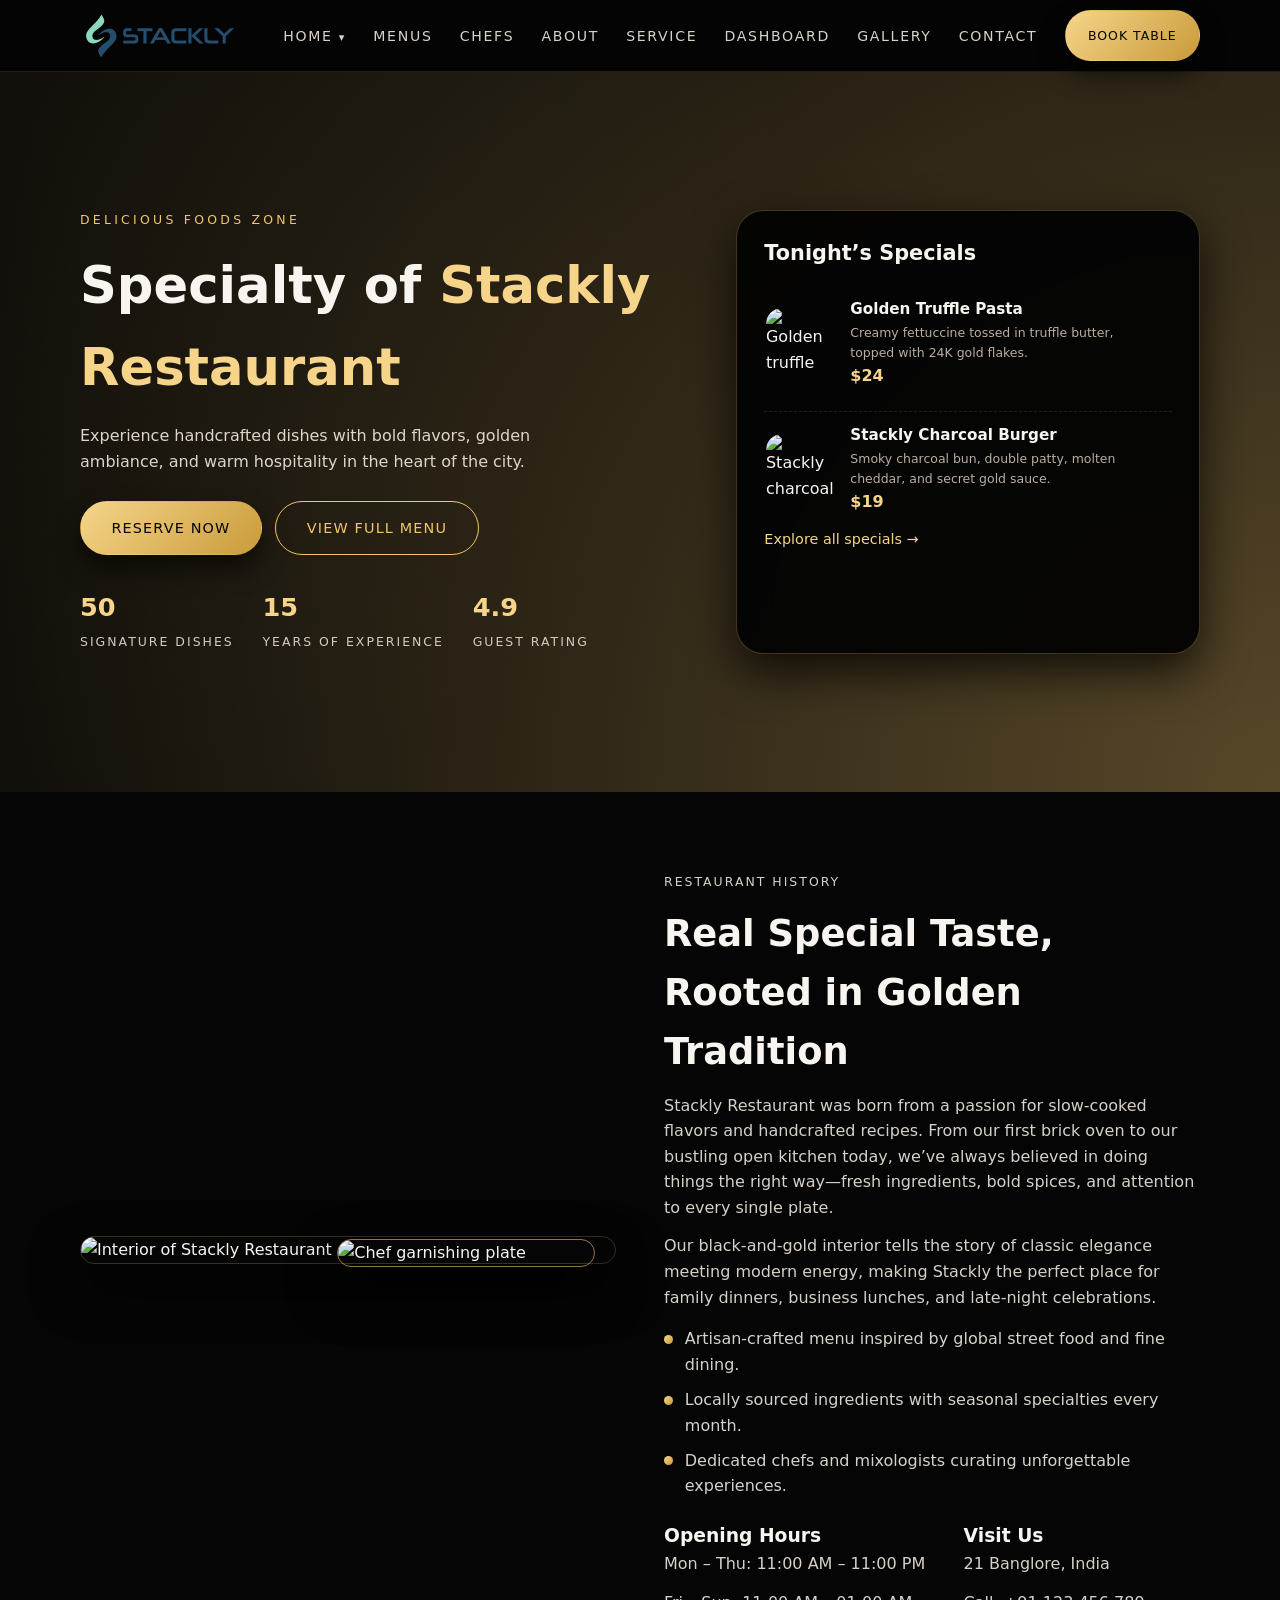
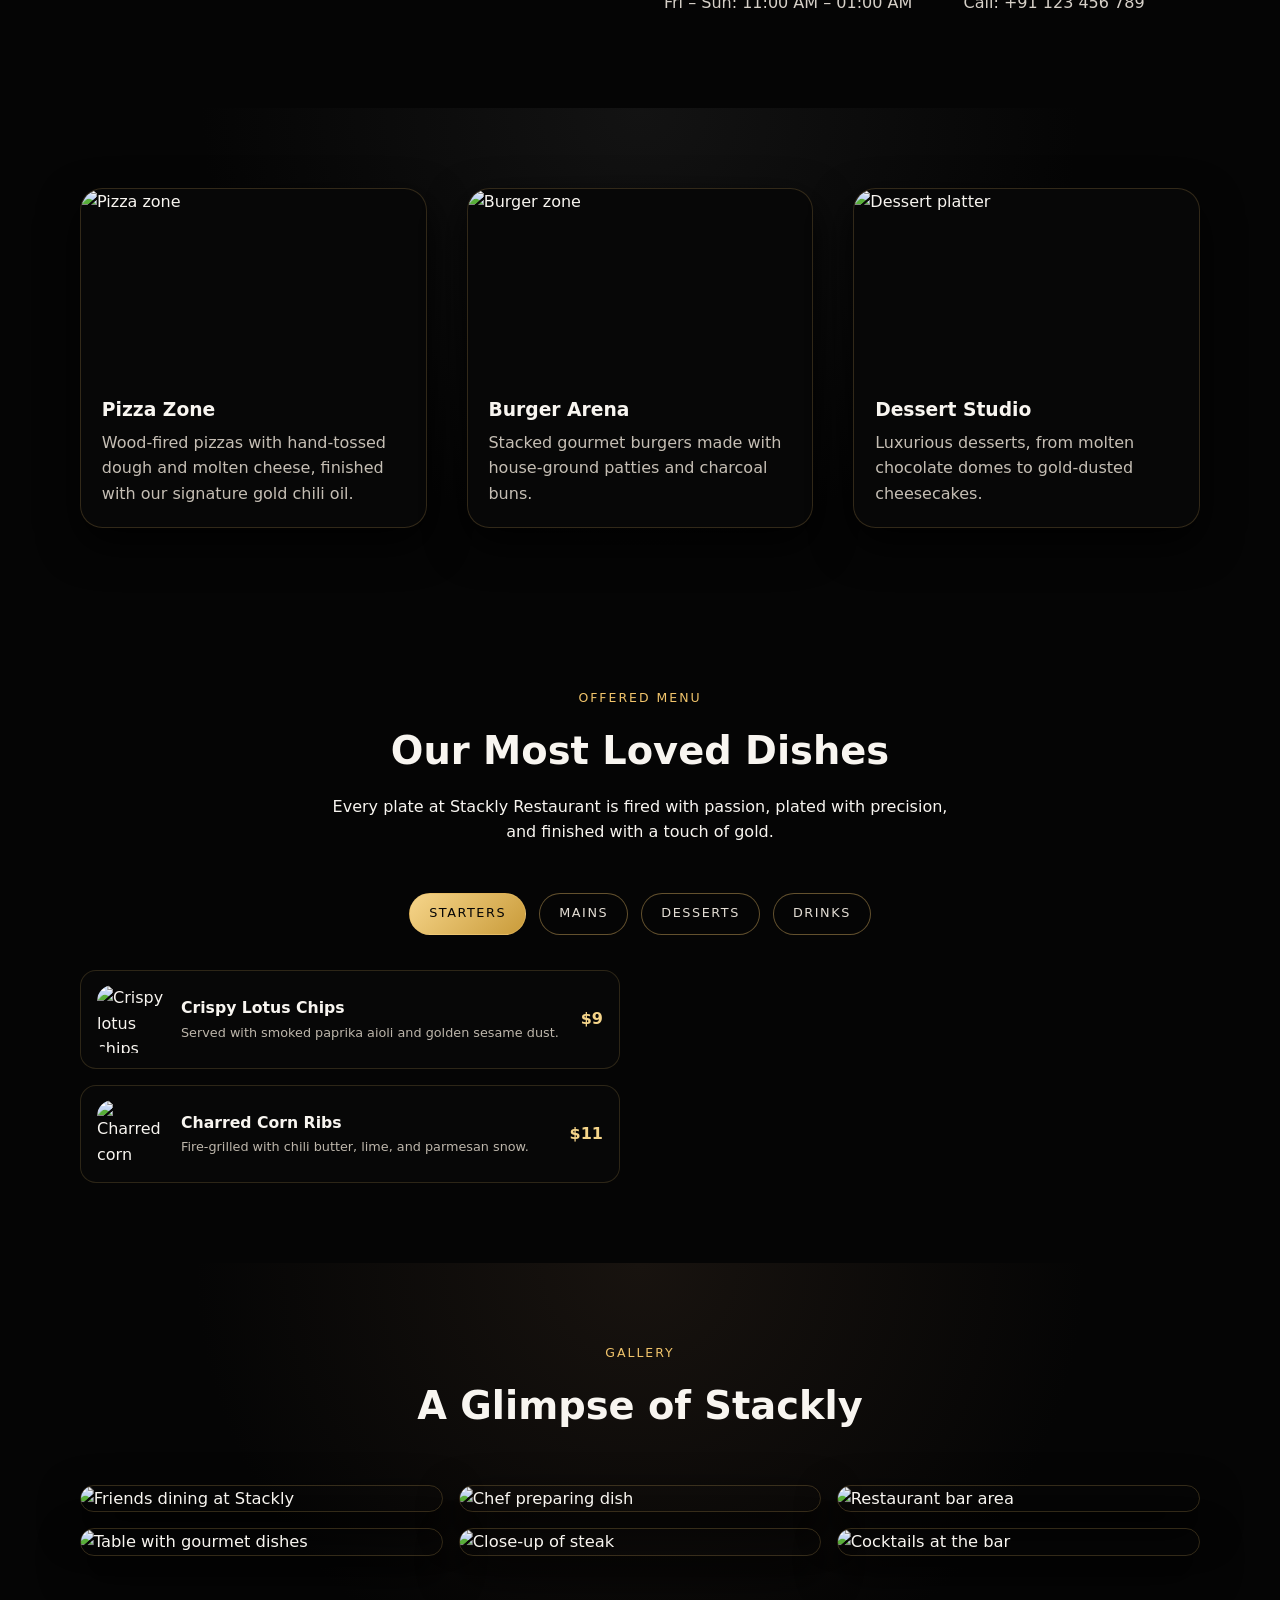
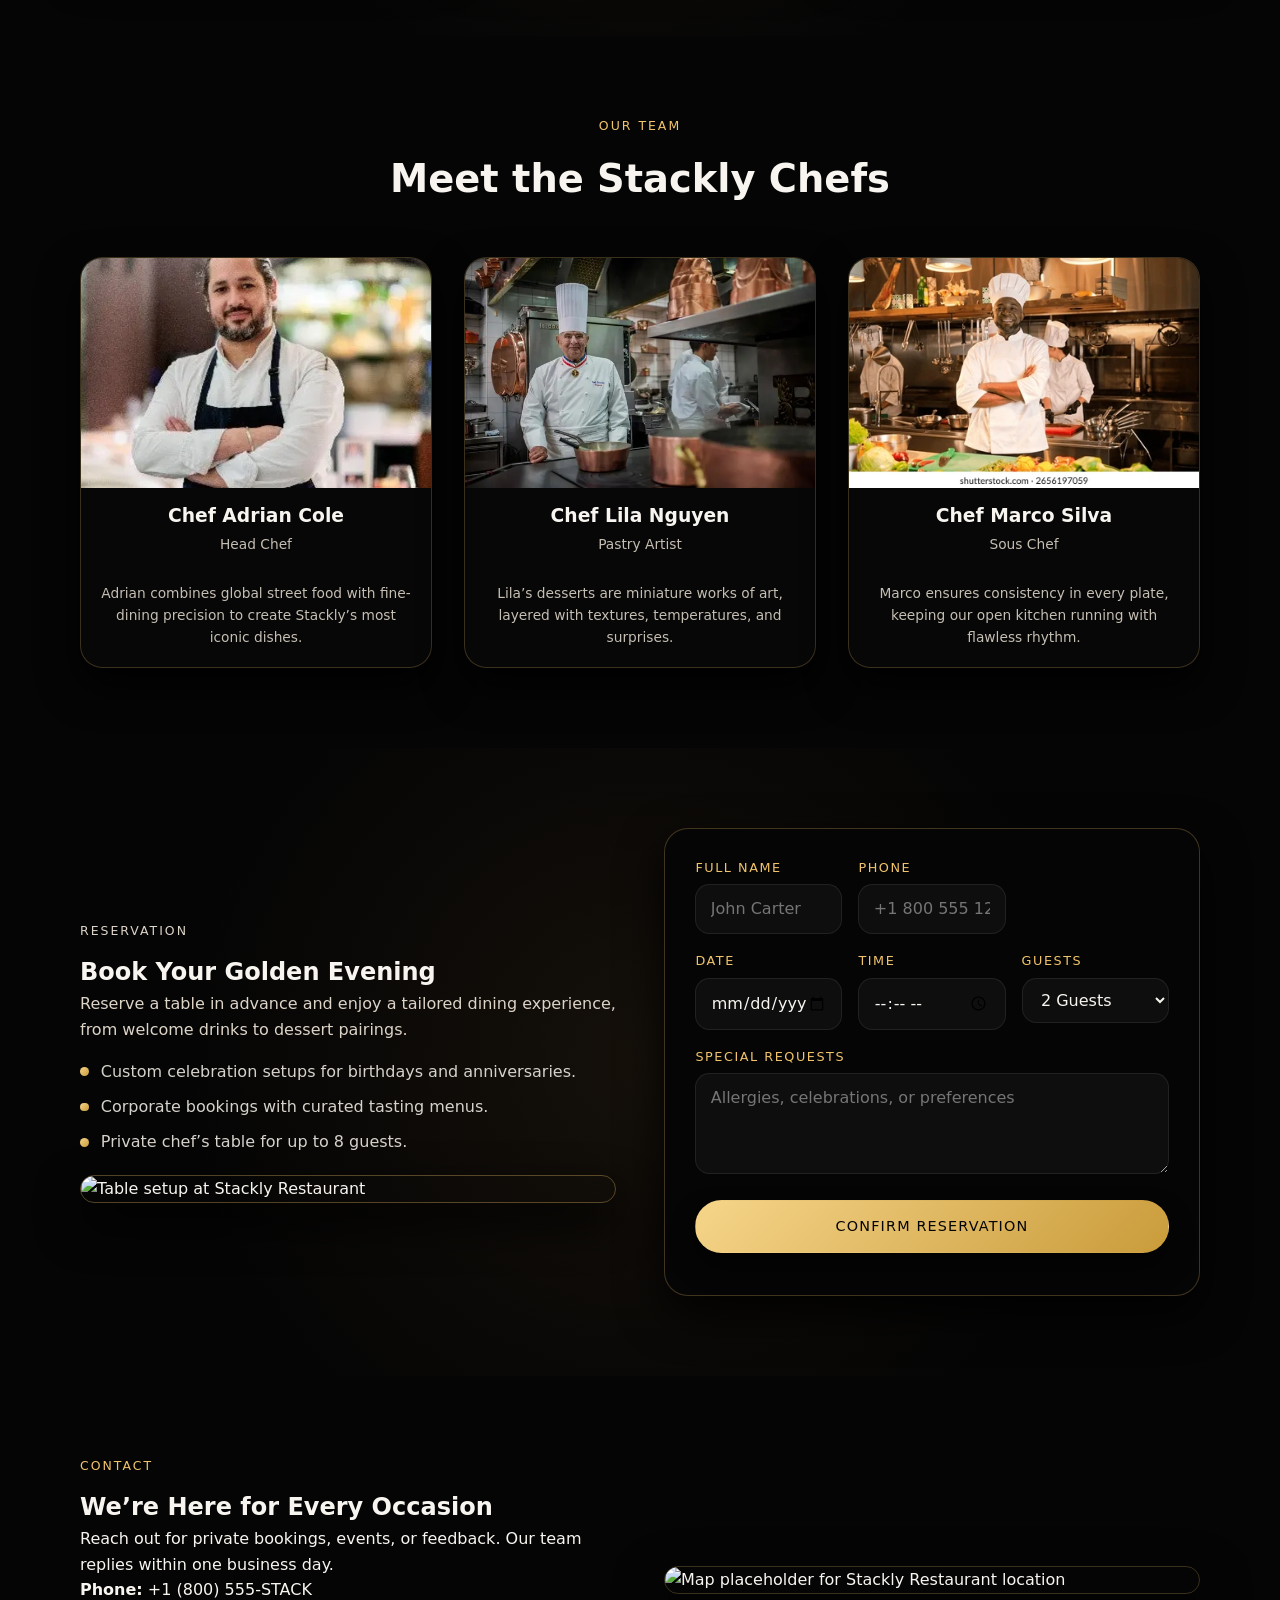
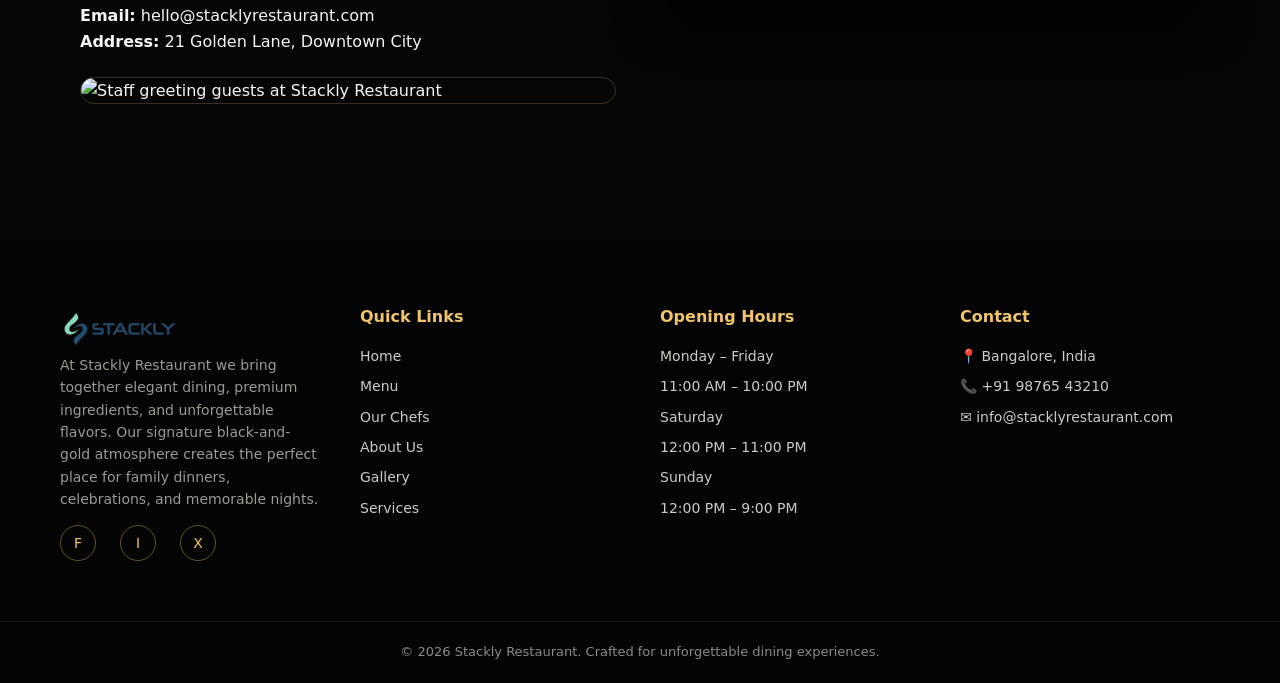
==== commit 43c3b830: "vvv" ====
--- a/index.html
+++ b/index.html
@@ -13,9 +13,8 @@
 <body>
   <header class="sr-header">
     <div class="sr-container sr-header-inner">
-      <a href="index.html" class="sr-logo">
-        <span class="sr-logo-main">Stackly</span>
-        <span class="sr-logo-sub">Restaurant</span>
+     <a href="index.html" class="sr-logo">
+       <img src="assets/stack logo.png" alt="Stackly Restaurant">
       </a>
 
       <button class="sr-nav-toggle" aria-label="Toggle navigation">
@@ -405,11 +404,9 @@
 
     <!-- Brand -->
     <div class="sr-footer-brand">
-      <div class="sr-footer-logo">
-        <span class="sr-logo-main">Stackly</span>
-        <span class="sr-logo-sub">Restaurant</span>
-      </div>
-
+      <a href="index.html" class="sr-footer-logo">
+      <img src="assets/stack logo.png" alt="Stackly Restaurant">
+    </a>
       <p>
         At Stackly Restaurant we bring together elegant dining,
         premium ingredients, and unforgettable flavors. Our
--- a/css/global.css
+++ b/css/global.css
@@ -346,6 +346,7 @@
   display:grid;
   grid-template-columns:repeat(auto-fit,minmax(220px,1fr));
   gap:40px;
+  align-items: start;
 }
 
 /* Logo */
@@ -354,20 +355,29 @@
   margin-bottom:15px;
 }
 
+.sr-footer-logo img {
+  max-width: 120px;
+  height: auto;
+}
+
 .sr-logo-main{
-  font-size:24px;
+  font-size:20px;
   font-weight:700;
   color:#f1c46b;
 }
 
 .sr-logo-sub{
   display:block;
-  font-size:12px;
+  font-size:10px;
   letter-spacing:3px;
   color:#9b968d;
 }
 
 /* Brand */
+
+.sr-footer-brand {
+  text-align: left;
+}
 
 .sr-footer-brand p{
   font-size:14px;
@@ -483,4 +493,30 @@
   background:#f1c46b;
   color:#040404;
   transform:translateY(-3px);
+}
+/* Logo container */
+.sr-logo{
+  display: flex;
+  align-items: center;
+}
+
+/* Logo image */
+.sr-logo img{
+  width: 160px;        /* desktop size */
+  height: auto;
+  object-fit: contain;
+}
+
+/* Tablet view */
+@media (max-width: 992px){
+  .sr-logo img{
+    width: 140px;
+  }
+}
+
+/* Mobile view */
+@media (max-width: 600px){
+  .sr-logo img{
+    width: 120px;
+  }
 }
--- a/css/responsive.css
+++ b/css/responsive.css
@@ -126,6 +126,23 @@
     grid-template-columns: minmax(0, 1.1fr);
   }
 
+  .sr-footer-container {
+    padding: 40px 20px;
+    gap: 30px;
+  }
+
+  .sr-footer-logo img {
+    max-width: 100px;
+  }
+
+  .sr-logo-main {
+    font-size: 18px;
+  }
+
+  .sr-logo-sub {
+    font-size: 9px;
+  }
+
   .sr-footer-inner {
     flex-direction: column;
   }
